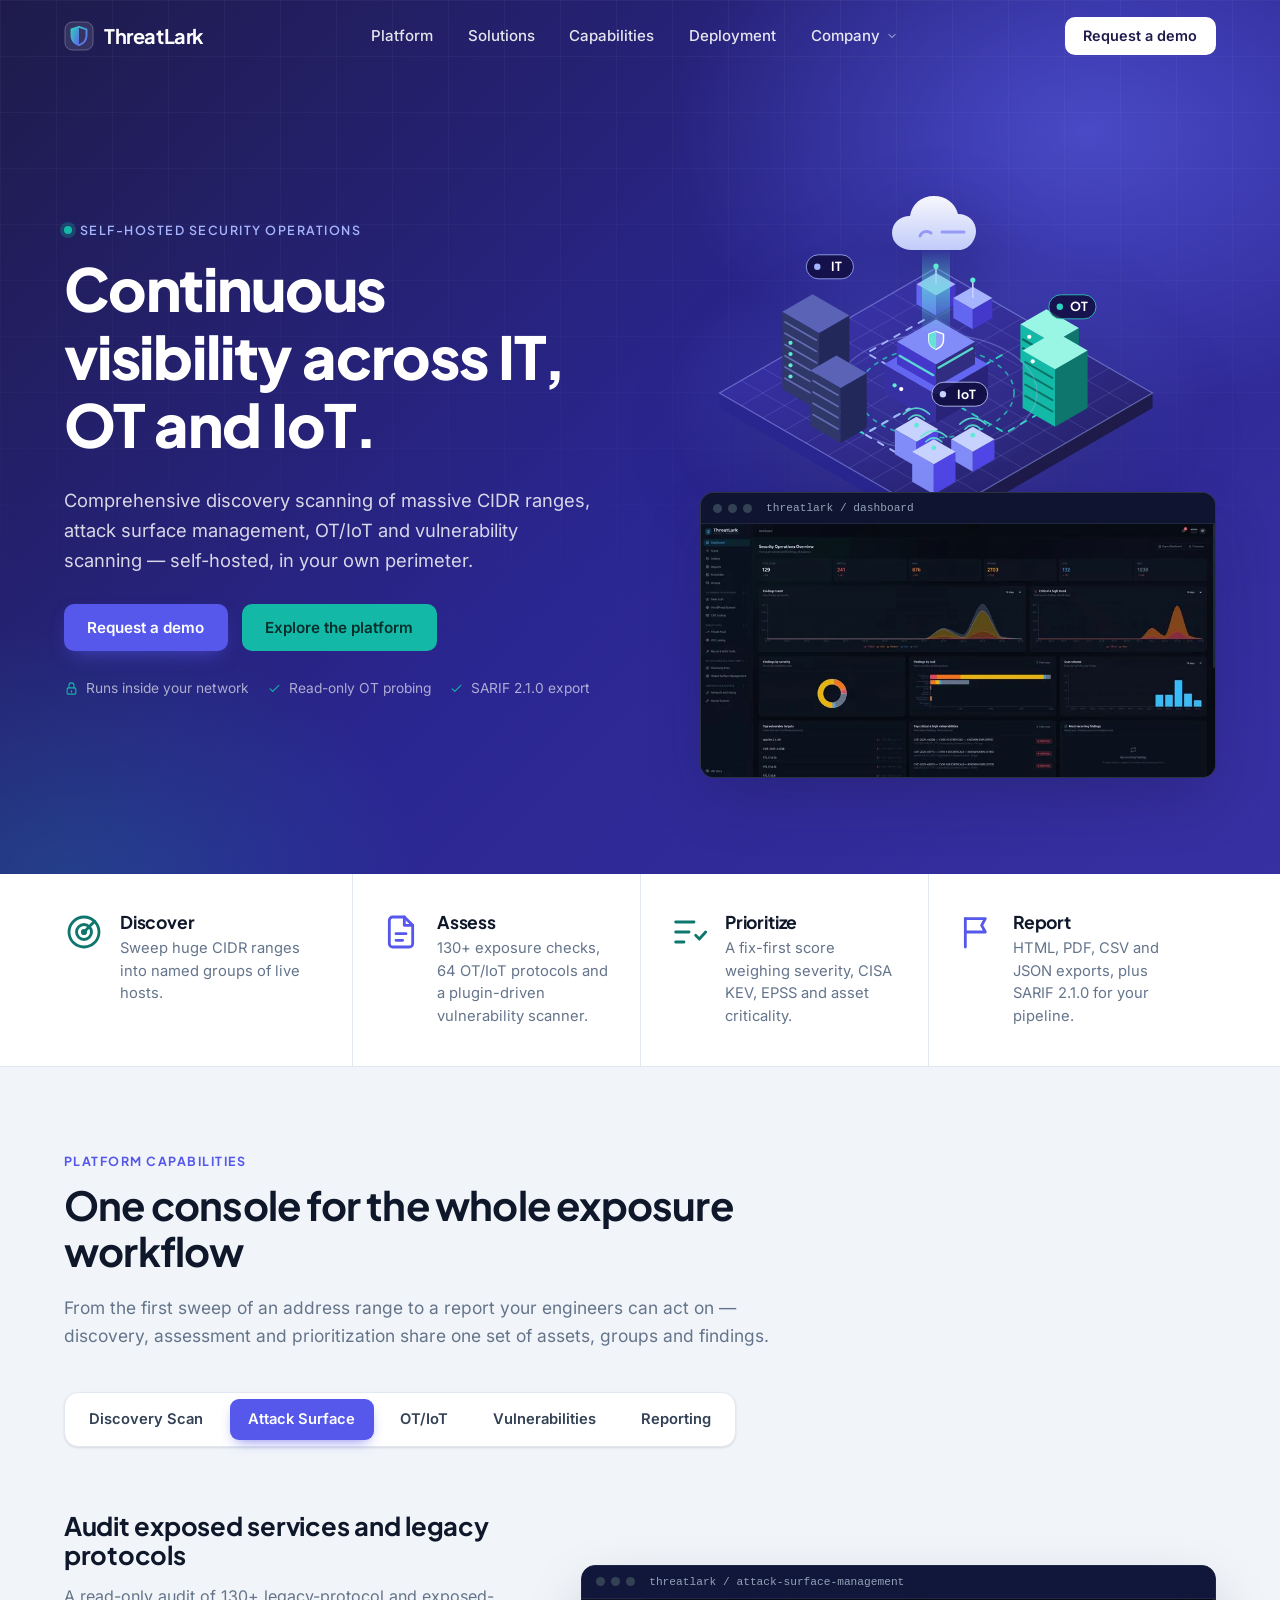
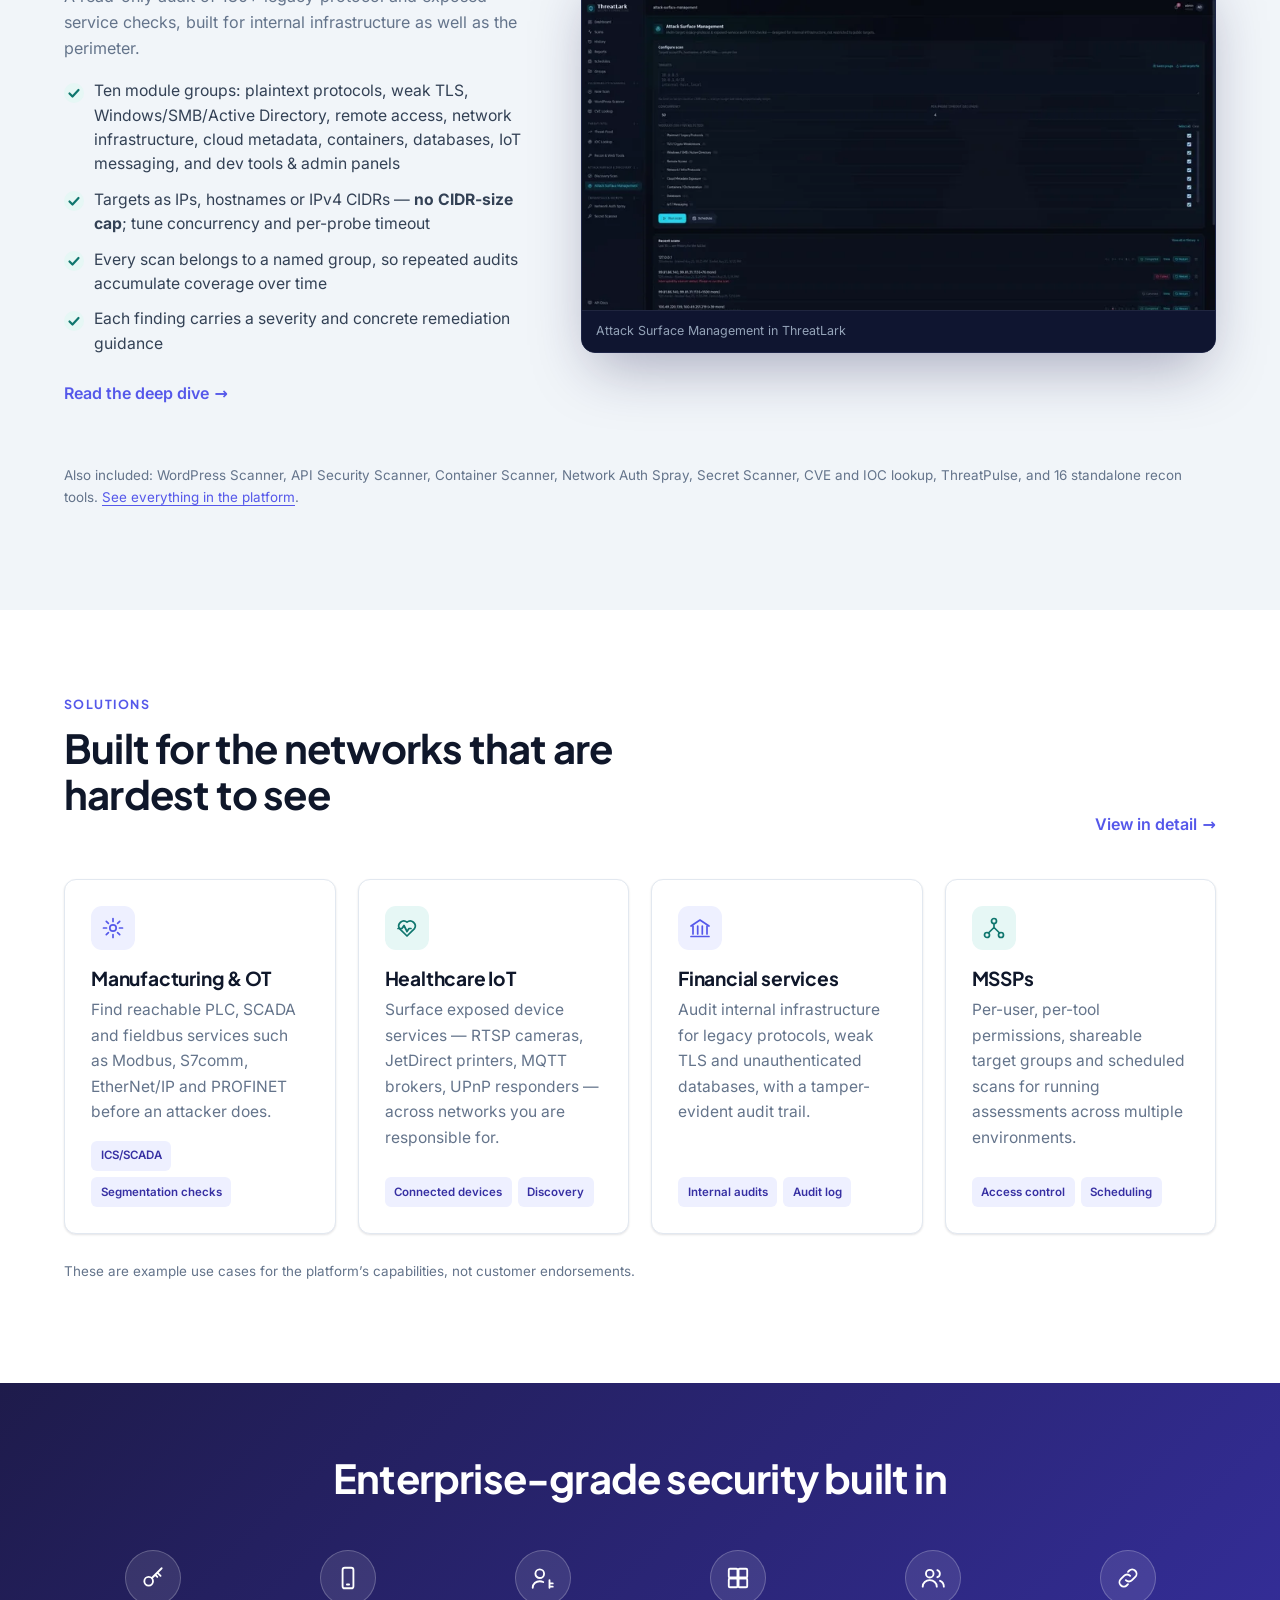
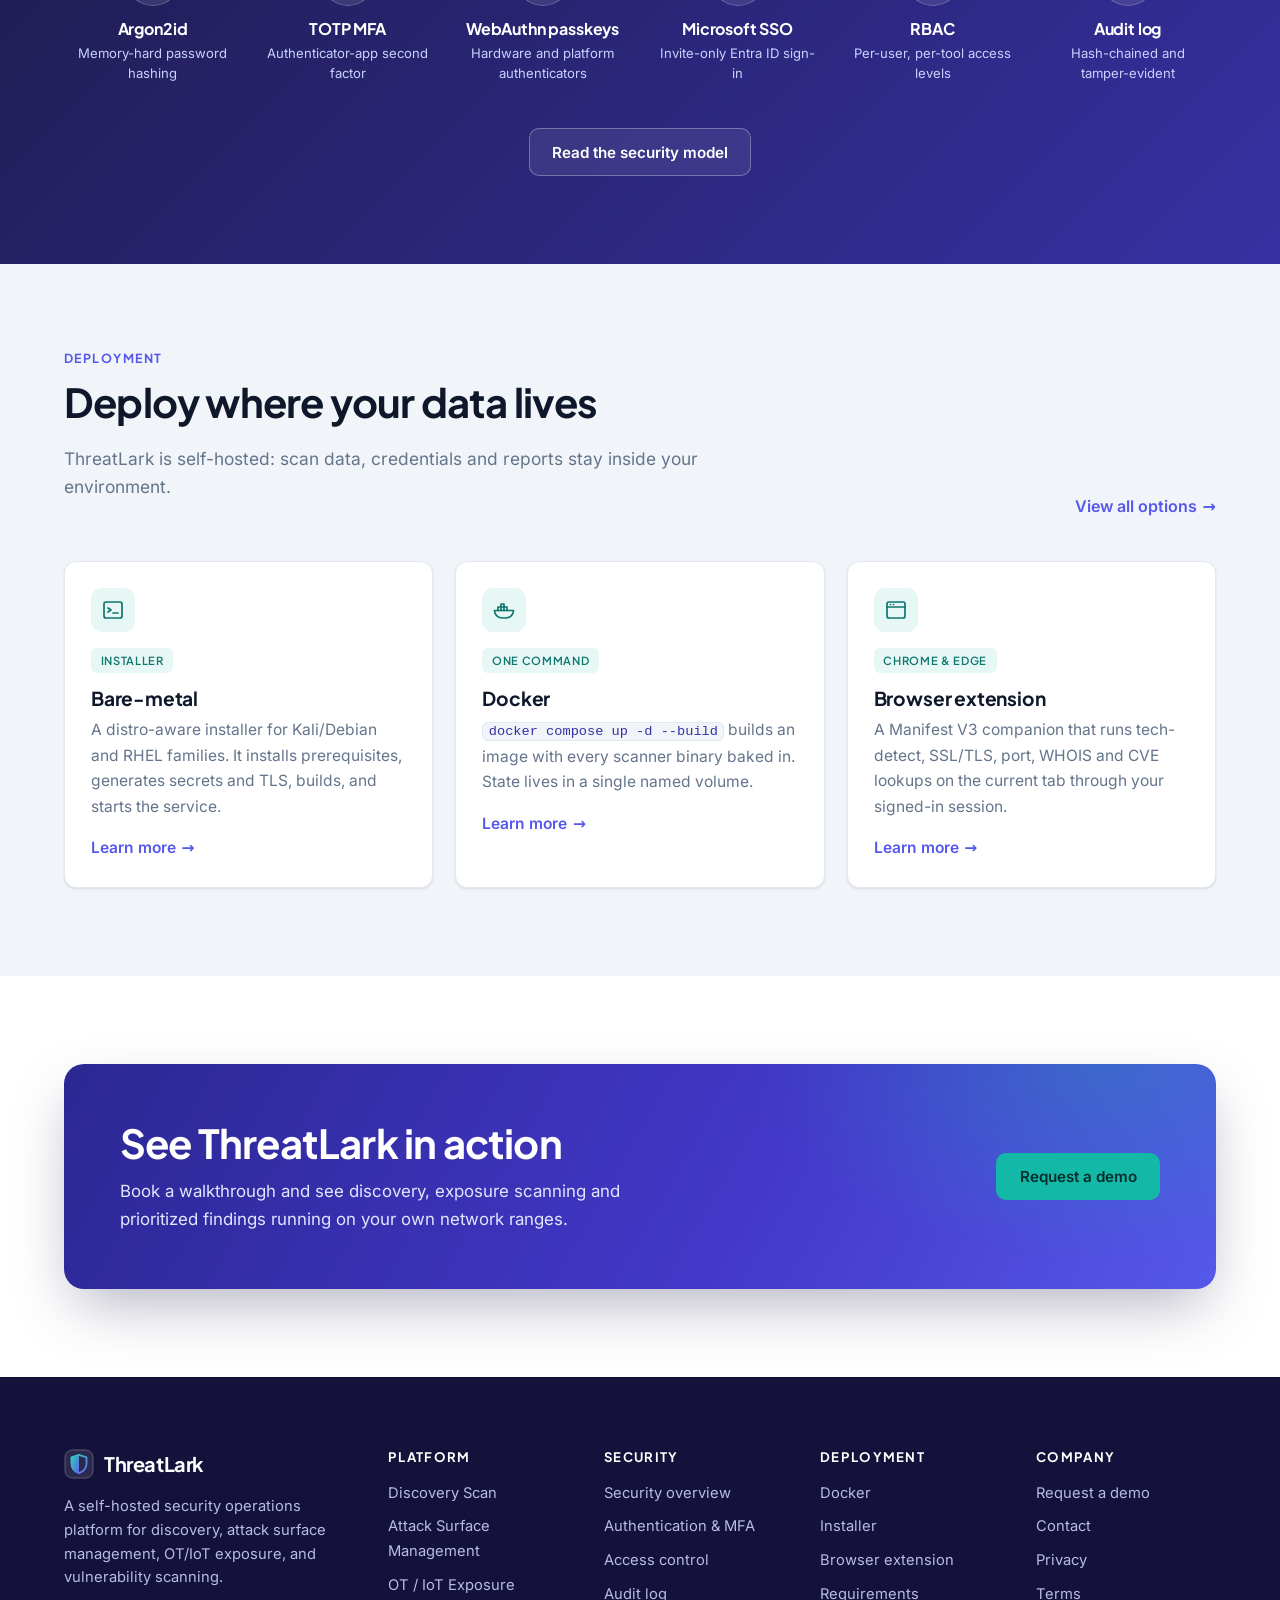
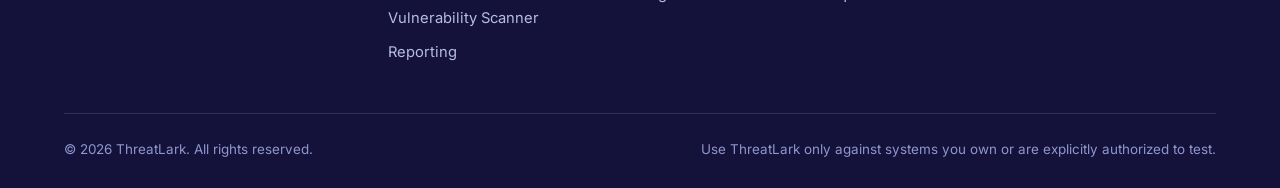
==== index.html @ eb797494 "Initial commit: ThreatLark single-product marketing site (static, GitHub Pages ready)" ====
<!doctype html>
<html lang="en" class="no-js">
<head>
<meta charset="utf-8">
<meta name="viewport" content="width=device-width,initial-scale=1">
<title>ThreatLark — Continuous visibility across IT, OT and IoT</title>
<meta name="description" content="ThreatLark is a self-hosted security operations platform: discovery scanning of huge CIDR ranges, attack surface management, OT/IoT exposure and vulnerability scanning.">
<meta name="theme-color" content="#1E1B4B">
<link rel="canonical" href="https://www.example.com/">
<link rel="icon" href="favicon.svg" type="image/svg+xml">
<link rel="icon" href="assets/img/favicon-32.png" sizes="32x32" type="image/png">
<link rel="apple-touch-icon" href="assets/img/apple-touch-icon.png">
<meta property="og:type" content="website">
<meta property="og:site_name" content="ThreatLark">
<meta property="og:title" content="ThreatLark — Continuous visibility across IT, OT and IoT">
<meta property="og:description" content="ThreatLark is a self-hosted security operations platform: discovery scanning of huge CIDR ranges, attack surface management, OT/IoT exposure and vulnerability scanning.">
<meta property="og:url" content="https://www.example.com/">
<meta property="og:image" content="https://www.example.com/assets/img/og-image.png">
<meta property="og:image:width" content="1200">
<meta property="og:image:height" content="630">
<meta name="twitter:card" content="summary_large_image">
<meta name="twitter:title" content="ThreatLark — Continuous visibility across IT, OT and IoT">
<meta name="twitter:description" content="ThreatLark is a self-hosted security operations platform: discovery scanning of huge CIDR ranges, attack surface management, OT/IoT exposure and vulnerability scanning.">
<meta name="twitter:image" content="https://www.example.com/assets/img/og-image.png">
<link rel="preload" href="assets/fonts/plus-jakarta-sans-latin-wght-normal.woff2" as="font" type="font/woff2" crossorigin>
<link rel="preload" href="assets/fonts/inter-latin-wght-normal.woff2" as="font" type="font/woff2" crossorigin>
<link rel="stylesheet" href="css/style.css">
<script>document.documentElement.className='js'</script>
</head>
<body>
<a class="skip" href="#main">Skip to content</a>
<header class="site-header">
  <div class="container nav">
    <a class="brand" href="index.html" aria-label="ThreatLark home"><svg width="30" height="30" viewBox="0 0 32 32" aria-hidden="true" focusable="false"><defs><linearGradient id="lg30" x1="0" y1="0" x2="1" y2="1"><stop offset="0" stop-color="#2DD4BF"/><stop offset="1" stop-color="#6366F1"/></linearGradient></defs><rect x="1" y="1" width="30" height="30" rx="8" fill="rgba(255,255,255,.1)" stroke="rgba(255,255,255,.28)"/><path d="M16 6.2 24 9v6.6c0 4.8-3.2 8.2-8 10.2-4.8-2-8-5.4-8-10.2V9z" fill="none" stroke="url(#lg30)" stroke-width="2" stroke-linejoin="round"/><path d="M16 6.2v19.6C11.2 23.8 8 20.4 8 15.6V9z" fill="url(#lg30)" opacity=".95"/></svg><span>ThreatLark</span></a>
    <nav aria-label="Primary">
      <ul class="nav-links" id="nav-links"><li><a href="platform.html">Platform</a></li><li><a href="index.html#solutions">Solutions</a></li><li><a href="index.html#capabilities">Capabilities</a></li><li><a href="deployment.html">Deployment</a></li><li class="has-menu"><button class="nav-trigger" type="button" aria-expanded="false" aria-haspopup="true" aria-controls="company-menu">Company <svg viewBox="0 0 24 24" fill="none" stroke="currentColor" stroke-width="1.7" stroke-linecap="round" stroke-linejoin="round" aria-hidden="true" focusable="false"><path d="m6 9 6 6 6-6"/></svg></button><ul class="submenu" id="company-menu"><li><a href="security.html">Security</a></li><li><a href="request-demo.html">Contact</a></li><li><a href="privacy.html">Privacy</a></li><li><a href="terms.html">Terms</a></li></ul></li><li class="mobile-cta"><a class="btn btn-white" href="request-demo.html">Request a demo</a></li></ul>
    </nav>
    <div class="nav-cta">
      <a class="btn btn-white btn-sm" href="request-demo.html">Request a demo</a>
      <button class="menu-toggle" type="button" aria-expanded="false" aria-controls="nav-links" aria-label="Open menu"><svg class="i-open" viewBox="0 0 24 24" fill="none" stroke="currentColor" stroke-width="1.7" stroke-linecap="round" stroke-linejoin="round" aria-hidden="true" focusable="false"><path d="M4 7h16M4 12h16M4 17h16"/></svg><svg class="i-close" viewBox="0 0 24 24" fill="none" stroke="currentColor" stroke-width="1.7" stroke-linecap="round" stroke-linejoin="round" aria-hidden="true" focusable="false"><path d="M6 6l12 12M18 6 6 18"/></svg></button>
    </div>
  </div>
</header>
<main id="main">
<section class="hero">
  <div class="container hero-grid">
    <div>
      <p class="eyebrow"><span class="dot"></span>Self-hosted security operations</p>
      <h1>Continuous visibility across IT, OT and IoT.</h1>
      <p class="lead">Comprehensive discovery scanning of massive CIDR ranges, attack surface management, OT/IoT and vulnerability scanning &mdash; self-hosted, in your own perimeter.</p>
      <div class="hero-actions"><a class="btn btn-primary" href="request-demo.html">Request a demo</a><a class="btn btn-teal" href="platform.html">Explore the platform</a></div>
      <p class="hero-note"><span><svg viewBox="0 0 24 24" fill="none" stroke="currentColor" stroke-width="1.7" stroke-linecap="round" stroke-linejoin="round" aria-hidden="true" focusable="false"><rect x="5" y="11" width="14" height="10" rx="2"/><path d="M8 11V7a4 4 0 0 1 8 0v4M12 15.5v2"/></svg>Runs inside your network</span><span><svg viewBox="0 0 24 24" fill="none" stroke="currentColor" stroke-width="1.7" stroke-linecap="round" stroke-linejoin="round" aria-hidden="true" focusable="false"><path d="m5 12.5 4.2 4.2L19 7"/></svg>Read-only OT probing</span><span><svg viewBox="0 0 24 24" fill="none" stroke="currentColor" stroke-width="1.7" stroke-linecap="round" stroke-linejoin="round" aria-hidden="true" focusable="false"><path d="m5 12.5 4.2 4.2L19 7"/></svg>SARIF 2.1.0 export</span></p>
    </div>
    <div class="hero-visual">
      <svg class="hero-iso" viewBox="0 0 560 400" role="img" aria-labelledby="iso-t iso-d"><title id="iso-t">Isometric illustration of an IT, OT and IoT network</title><desc id="iso-d">A central ThreatLark platform node connected to IT servers, OT controllers and IoT devices on a shared network, with a cloud above.</desc><defs>
<linearGradient id="plat" x1="0" y1="0" x2="1" y2="1"><stop offset="0" stop-color="#4338CA" stop-opacity=".55"/><stop offset="1" stop-color="#1E1B4B" stop-opacity=".85"/></linearGradient>
<linearGradient id="beam" x1="0" y1="0" x2="0" y2="1"><stop offset="0" stop-color="#5EEAD4" stop-opacity=".0"/><stop offset=".5" stop-color="#5EEAD4" stop-opacity=".55"/><stop offset="1" stop-color="#5EEAD4" stop-opacity=".05"/></linearGradient>
<linearGradient id="cloud" x1="0" y1="0" x2="0" y2="1"><stop offset="0" stop-color="#FFFFFF"/><stop offset="1" stop-color="#C7D2FE"/></linearGradient>
<radialGradient id="glow" cx=".5" cy=".5" r=".5"><stop offset="0" stop-color="#6366F1" stop-opacity=".55"/><stop offset="1" stop-color="#6366F1" stop-opacity="0"/></radialGradient>
</defs><ellipse cx="280" cy="253" rx="270" ry="160" fill="url(#glow)"/><polygon points="63.5,243.0 280.0,368.0 280.0,383.0 63.5,258.0" fill="#2A2690"/><polygon points="496.5,243.0 280.0,368.0 280.0,383.0 496.5,258.0" fill="#1E1B4B"/><polygon points="280.0,118.0 496.5,243.0 280.0,368.0 63.5,243.0" fill="url(#plat)" stroke="rgba(165,180,252,.45)" stroke-width="1.2"/><line x1="301.6" y1="130.5" x2="85.2" y2="255.5" stroke="rgba(165,180,252,.16)"/><line x1="258.4" y1="130.5" x2="474.9" y2="255.5" stroke="rgba(165,180,252,.16)"/><line x1="323.3" y1="143.0" x2="106.8" y2="268.0" stroke="rgba(165,180,252,.16)"/><line x1="236.7" y1="143.0" x2="453.2" y2="268.0" stroke="rgba(165,180,252,.16)"/><line x1="344.9" y1="155.5" x2="128.4" y2="280.5" stroke="rgba(165,180,252,.16)"/><line x1="215.1" y1="155.5" x2="431.6" y2="280.5" stroke="rgba(165,180,252,.16)"/><line x1="366.6" y1="168.0" x2="150.1" y2="293.0" stroke="rgba(165,180,252,.16)"/><line x1="193.4" y1="168.0" x2="409.9" y2="293.0" stroke="rgba(165,180,252,.16)"/><line x1="388.2" y1="180.5" x2="171.8" y2="305.5" stroke="rgba(165,180,252,.16)"/><line x1="171.8" y1="180.5" x2="388.2" y2="305.5" stroke="rgba(165,180,252,.16)"/><line x1="409.9" y1="193.0" x2="193.4" y2="318.0" stroke="rgba(165,180,252,.16)"/><line x1="150.1" y1="193.0" x2="366.6" y2="318.0" stroke="rgba(165,180,252,.16)"/><line x1="431.6" y1="205.5" x2="215.1" y2="330.5" stroke="rgba(165,180,252,.16)"/><line x1="128.4" y1="205.5" x2="344.9" y2="330.5" stroke="rgba(165,180,252,.16)"/><line x1="453.2" y1="218.0" x2="236.7" y2="343.0" stroke="rgba(165,180,252,.16)"/><line x1="106.8" y1="218.0" x2="323.3" y2="343.0" stroke="rgba(165,180,252,.16)"/><line x1="474.9" y1="230.5" x2="258.4" y2="355.5" stroke="rgba(165,180,252,.16)"/><line x1="85.2" y1="230.5" x2="301.6" y2="355.5" stroke="rgba(165,180,252,.16)"/><path d="M280.0,243.0 L208.6,284.2 L156.6,254.2" fill="none" stroke="#2DD4BF" stroke-width="2" stroke-linecap="round" stroke-linejoin="round" class="flow"/><path d="M280.0,243.0 L208.6,284.2 L273.5,321.8" fill="none" stroke="#A5B4FC" stroke-width="2" stroke-linecap="round" stroke-linejoin="round" class="flow"/><path d="M280.0,243.0 L349.3,283.0 L401.2,253.0" fill="none" stroke="#2DD4BF" stroke-width="2" stroke-linecap="round" stroke-linejoin="round" class="flow"/><path d="M280.0,243.0 L210.7,203.0 L271.3,168.0" fill="none" stroke="#A5B4FC" stroke-width="2" stroke-linecap="round" stroke-linejoin="round" class="flow"/><path d="M280.0,243.0 L349.3,203.0" fill="none" stroke="#2DD4BF" stroke-width="2" stroke-linecap="round" stroke-linejoin="round" class="flow"/><g ><polygon points="260.5,134.2 280.0,145.5 280.0,165.5 260.5,154.2" fill="#6366F1"/><polygon points="299.5,134.2 280.0,145.5 280.0,165.5 299.5,154.2" fill="#4338CA"/><polygon points="280.0,123.0 299.5,134.2 280.0,145.5 260.5,134.2" fill="#A5B4FC"/></g><line x1="280.0" y1="134.2" x2="280.0" y2="118.2" stroke="#C7D2FE" stroke-width="1.6"/><circle cx="280.0" cy="116.2" r="2.6" fill="#5EEAD4" class="pulse"/><g ><polygon points="297.3,148.0 316.8,159.2 316.8,179.2 297.3,168.0" fill="#6366F1"/><polygon points="336.3,148.0 316.8,159.2 316.8,179.2 336.3,168.0" fill="#4338CA"/><polygon points="316.8,136.8 336.3,148.0 316.8,159.2 297.3,148.0" fill="#A5B4FC"/></g><line x1="316.8" y1="148.0" x2="316.8" y2="132.0" stroke="#C7D2FE" stroke-width="1.6"/><circle cx="316.8" cy="130.0" r="2.6" fill="#5EEAD4" class="pulse"/><g ><polygon points="364.4,174.2 396.9,193.0 396.9,230.5 364.4,211.8" fill="#14B8A6"/><polygon points="422.9,178.0 396.9,193.0 396.9,230.5 422.9,215.5" fill="#0F766E"/><polygon points="390.4,159.2 422.9,178.0 396.9,193.0 364.4,174.2" fill="#99F6E4"/></g><line x1="367.0" y1="189.5" x2="394.3" y2="205.2" stroke="#042F2C" stroke-width="2.2" stroke-linecap="round" opacity="0.55"/><line x1="367.0" y1="198.2" x2="394.3" y2="214.0" stroke="#042F2C" stroke-width="2.2" stroke-linecap="round" opacity="0.55"/><circle cx="373.3" cy="186.8" r="2.1" fill="#fff" class="pulse"/><g ><polygon points="366.6,200.5 399.1,219.2 399.1,276.8 366.6,258.0" fill="#14B8A6"/><polygon points="431.6,200.5 399.1,219.2 399.1,276.8 431.6,258.0" fill="#0F766E"/><polygon points="399.1,181.8 431.6,200.5 399.1,219.2 366.6,200.5" fill="#99F6E4"/></g><line x1="369.2" y1="245.8" x2="396.5" y2="261.5" stroke="#042F2C" stroke-width="2" stroke-linecap="round" opacity="0.5"/><line x1="369.2" y1="234.5" x2="396.5" y2="250.2" stroke="#042F2C" stroke-width="2" stroke-linecap="round" opacity="0.5"/><line x1="369.2" y1="223.2" x2="396.5" y2="239.0" stroke="#042F2C" stroke-width="2" stroke-linecap="round" opacity="0.5"/><line x1="369.2" y1="212.0" x2="396.5" y2="227.8" stroke="#042F2C" stroke-width="2" stroke-linecap="round" opacity="0.5"/><circle cx="376.7" cy="211.3" r="2.1" fill="#fff" class="pulse"/><ellipse cx="280.0" cy="242.5" rx="78.1" ry="45.1" fill="none" stroke="#2DD4BF" stroke-width="1.6" opacity="0.75" stroke-dasharray="5 5"/><ellipse cx="280.0" cy="242.5" rx="101.0" ry="58.3" fill="none" stroke="#A5B4FC" stroke-width="1.2" opacity="0.35"/><g ><polygon points="228.0,214.2 280.0,244.2 280.0,273.0 228.0,243.0" fill="#3730A3"/><polygon points="332.0,214.2 280.0,244.2 280.0,273.0 332.0,243.0" fill="#29247A"/><polygon points="280.0,184.2 332.0,214.2 280.0,244.2 228.0,214.2" fill="#6366F1"/></g><g ><polygon points="241.0,191.8 280.0,214.2 280.0,236.8 241.0,214.2" fill="#4338CA"/><polygon points="319.0,191.8 280.0,214.2 280.0,236.8 319.0,214.2" fill="#312E81"/><polygon points="280.0,169.2 319.0,191.8 280.0,214.2 241.0,191.8" fill="#818CF8"/></g><line x1="243.6" y1="205.8" x2="277.4" y2="225.2" stroke="#5EEAD4" stroke-width="2.2" stroke-linecap="round" opacity="0.9"/><line x1="316.4" y1="198.2" x2="282.6" y2="217.8" stroke="#5EEAD4" stroke-width="2.2" stroke-linecap="round" opacity="0.9"/><circle cx="238.6" cy="235.3" r="2.1" fill="#5EEAD4" class="pulse"/><circle cx="245.2" cy="239.1" r="2.1" fill="#fff" class="pulse"/><g transform="translate(267.0,178.8) scale(.82)"><path d="M16 3.2 25 6.5v7.2c0 5.4-3.6 9.2-9 11.4-5.4-2.2-9-6-9-11.4V6.5z" fill="#fff" fill-opacity=".14" stroke="#fff" stroke-width="1.8" stroke-linejoin="round"/><path d="M16 3.2v21.9c-5.4-2.2-9-6-9-11.4V6.5z" fill="#5EEAD4" opacity=".9"/></g><rect x="266.0" y="98.0" width="28" height="83.8" fill="url(#beam)" class="pulse" style="animation-duration:4s"/><g transform="translate(230.0,44.0)"><path d="M26 56c-11 0-20-7-20-17s8-17 18-17c2-12 11-20 24-20 12 0 21 7 24 18 10 0 18 7 18 17 0 9-7 19-17 19z" fill="url(#cloud)" opacity=".96"/><path d="M40 40h40M52 31l-8 9 8 9M68 31l8 9-8 9" fill="none" stroke="#4338CA" stroke-width="2.6" stroke-linecap="round" stroke-linejoin="round" opacity=".0"/><path d="M34 42a7 7 0 0 1 11-3M56 38h22" fill="none" stroke="#6366F1" stroke-width="3" stroke-linecap="round" opacity=".55"/></g><g ><polygon points="126.3,161.8 163.1,183.0 163.1,260.5 126.3,239.2" fill="#303769"/><polygon points="193.4,165.5 163.1,183.0 163.1,260.5 193.4,243.0" fill="#222859"/><polygon points="156.6,144.2 193.4,165.5 163.1,183.0 126.3,161.8" fill="#5B63B7"/></g><line x1="128.9" y1="228.2" x2="160.5" y2="246.5" stroke="#8E98F0" stroke-width="1.6" stroke-linecap="round" opacity="0.55"/><line x1="128.9" y1="217.0" x2="160.5" y2="235.2" stroke="#8E98F0" stroke-width="1.6" stroke-linecap="round" opacity="0.55"/><line x1="128.9" y1="205.8" x2="160.5" y2="224.0" stroke="#8E98F0" stroke-width="1.6" stroke-linecap="round" opacity="0.55"/><line x1="128.9" y1="194.5" x2="160.5" y2="212.8" stroke="#8E98F0" stroke-width="1.6" stroke-linecap="round" opacity="0.55"/><line x1="128.9" y1="183.2" x2="160.5" y2="201.5" stroke="#8E98F0" stroke-width="1.6" stroke-linecap="round" opacity="0.55"/><line x1="128.9" y1="172.0" x2="160.5" y2="190.2" stroke="#8E98F0" stroke-width="1.6" stroke-linecap="round" opacity="0.55"/><circle cx="134.5" cy="226.5" r="2.1" fill="#5EEAD4" class="pulse"/><circle cx="134.5" cy="215.3" r="2.1" fill="#5EEAD4" class="pulse"/><circle cx="134.5" cy="204.0" r="2.1" fill="#5EEAD4" class="pulse"/><circle cx="134.5" cy="192.8" r="2.1" fill="#5EEAD4" class="pulse"/><g ><polygon points="154.4,220.5 184.7,238.0 184.7,293.0 154.4,275.5" fill="#303769"/><polygon points="210.7,223.0 184.7,238.0 184.7,293.0 210.7,278.0" fill="#222859"/><polygon points="180.4,205.5 210.7,223.0 184.7,238.0 154.4,220.5" fill="#5B63B7"/></g><line x1="157.0" y1="264.5" x2="182.1" y2="279.0" stroke="#8E98F0" stroke-width="1.6" stroke-linecap="round" opacity="0.55"/><line x1="157.0" y1="253.2" x2="182.1" y2="267.8" stroke="#8E98F0" stroke-width="1.6" stroke-linecap="round" opacity="0.55"/><line x1="157.0" y1="242.0" x2="182.1" y2="256.5" stroke="#8E98F0" stroke-width="1.6" stroke-linecap="round" opacity="0.55"/><line x1="157.0" y1="230.8" x2="182.1" y2="245.2" stroke="#8E98F0" stroke-width="1.6" stroke-linecap="round" opacity="0.55"/><g ><polygon points="238.9,279.2 260.5,291.8 260.5,316.8 238.9,304.2" fill="#818CF8"/><polygon points="282.2,279.2 260.5,291.8 260.5,316.8 282.2,304.2" fill="#4F46E5"/><polygon points="260.5,266.8 282.2,279.2 260.5,291.8 238.9,279.2" fill="#C7D2FE"/></g><path d="M252.5,269.2 q8,-8 16,0 M247.5,264.2 q13,-12 26,0" fill="none" stroke="#5EEAD4" stroke-width="1.6" stroke-linecap="round" opacity=".85" class="pulse"/><circle cx="260.5" cy="275.2" r="2.4" fill="#5EEAD4"/><g ><polygon points="295.2,289.2 316.8,301.8 316.8,321.8 295.2,309.2" fill="#818CF8"/><polygon points="338.5,289.2 316.8,301.8 316.8,321.8 338.5,309.2" fill="#4F46E5"/><polygon points="316.8,276.8 338.5,289.2 316.8,301.8 295.2,289.2" fill="#C7D2FE"/></g><path d="M308.8,279.2 q8,-8 16,0 M303.8,274.2 q13,-12 26,0" fill="none" stroke="#5EEAD4" stroke-width="1.6" stroke-linecap="round" opacity=".85" class="pulse"/><circle cx="316.8" cy="285.2" r="2.4" fill="#5EEAD4"/><g ><polygon points="256.2,301.8 277.8,314.2 277.8,344.2 256.2,331.8" fill="#818CF8"/><polygon points="299.5,301.8 277.8,314.2 277.8,344.2 299.5,331.8" fill="#4F46E5"/><polygon points="277.8,289.2 299.5,301.8 277.8,314.2 256.2,301.8" fill="#C7D2FE"/></g><path d="M269.8,291.8 q8,-8 16,0 M264.8,286.8 q13,-12 26,0" fill="none" stroke="#5EEAD4" stroke-width="1.6" stroke-linecap="round" opacity=".85" class="pulse"/><circle cx="277.8" cy="297.8" r="2.4" fill="#5EEAD4"/><g transform="translate(173.9,116.8)"><rect x="-23.6" y="-12" width="47.2" height="24" rx="12" fill="rgba(15,12,60,.82)" stroke="#A5B4FC" stroke-opacity=".8"/><circle cx="-12.6" cy="0" r="3.2" fill="#A5B4FC"/><text x="7.0" y="4.5" text-anchor="middle" font-family="Plus Jakarta Sans,Inter,sans-serif" font-size="12.5" font-weight="700" fill="#fff" letter-spacing=".04em">IT</text></g><g transform="translate(416.4,156.8)"><rect x="-23.6" y="-12" width="47.2" height="24" rx="12" fill="rgba(15,12,60,.82)" stroke="#2DD4BF" stroke-opacity=".8"/><circle cx="-12.6" cy="0" r="3.2" fill="#2DD4BF"/><text x="7.0" y="4.5" text-anchor="middle" font-family="Plus Jakarta Sans,Inter,sans-serif" font-size="12.5" font-weight="700" fill="#fff" letter-spacing=".04em">OT</text></g><g transform="translate(303.8,244.2)"><rect x="-27.9" y="-12" width="55.8" height="24" rx="12" fill="rgba(15,12,60,.82)" stroke="#C7D2FE" stroke-opacity=".8"/><circle cx="-16.9" cy="0" r="3.2" fill="#C7D2FE"/><text x="7.0" y="4.5" text-anchor="middle" font-family="Plus Jakarta Sans,Inter,sans-serif" font-size="12.5" font-weight="700" fill="#fff" letter-spacing=".04em">IoT</text></g></svg>
      <figure class="float-card"><div class="chrome"><i></i><i></i><i></i><span>threatlark / dashboard</span></div>
      <picture><source type="image/webp" srcset="assets/img/dashboard-800.webp 800w, assets/img/dashboard.webp 1568w" sizes="(min-width:1080px) 520px, 92vw"><img src="assets/img/dashboard.webp" width="1568" height="773" alt="ThreatLark Security Operations Overview dashboard with findings trend, severity breakdown and top vulnerable targets" fetchpriority="high"></picture></figure>
    </div>
  </div>
</section>
<section class="value-row" aria-label="How ThreatLark works"><div class="container value-grid"><div class="value-item"><svg class="ico" viewBox="0 0 24 24" fill="none" stroke="currentColor" stroke-width="1.7" stroke-linecap="round" stroke-linejoin="round" aria-hidden="true" focusable="false"><circle cx="12" cy="12" r="9"/><circle cx="12" cy="12" r="4.5"/><path d="M12 12 18.4 5.6"/><circle cx="12" cy="12" r="1" fill="currentColor"/></svg><div><h3>Discover</h3><p>Sweep huge CIDR ranges into named groups of live hosts.</p></div></div><div class="value-item"><svg class="ico" viewBox="0 0 24 24" fill="none" stroke="currentColor" stroke-width="1.7" stroke-linecap="round" stroke-linejoin="round" aria-hidden="true" focusable="false"><path d="M14 3H7a2 2 0 0 0-2 2v14a2 2 0 0 0 2 2h10a2 2 0 0 0 2-2V8z"/><path d="M14 3v5h5M9 13h6M9 17h4"/></svg><div><h3>Assess</h3><p>130+ exposure checks, 64 OT/IoT protocols and a plugin-driven vulnerability scanner.</p></div></div><div class="value-item"><svg class="ico" viewBox="0 0 24 24" fill="none" stroke="currentColor" stroke-width="1.7" stroke-linecap="round" stroke-linejoin="round" aria-hidden="true" focusable="false"><path d="M4 6h11M4 12h8M4 18h5"/><path d="m16 14 2.2 2.2L22 12"/></svg><div><h3>Prioritize</h3><p>A fix-first score weighing severity, CISA KEV, EPSS and asset criticality.</p></div></div><div class="value-item"><svg class="ico" viewBox="0 0 24 24" fill="none" stroke="currentColor" stroke-width="1.7" stroke-linecap="round" stroke-linejoin="round" aria-hidden="true" focusable="false"><path d="M5 21V4"/><path d="M5 4h12l-2.2 4L17 12H5"/></svg><div><h3>Report</h3><p>HTML, PDF, CSV and JSON exports, plus SARIF 2.1.0 for your pipeline.</p></div></div></div></section>
<section class="section section-slate" id="capabilities">
  <div class="container">
    <div class="section-head"><span class="kicker">Platform capabilities</span><h2>One console for the whole exposure workflow</h2><p>From the first sweep of an address range to a report your engineers can act on &mdash; discovery, assessment and prioritization share one set of assets, groups and findings.</p></div>
    <div data-tabs>
      <div class="tabs-list" role="tablist" aria-label="Platform capabilities"><button class="tab" role="tab" id="tab-discovery" aria-controls="panel-discovery" aria-selected="false" tabindex="-1" type="button">Discovery Scan</button><button class="tab" role="tab" id="tab-asm" aria-controls="panel-asm" aria-selected="true" tabindex="0" type="button">Attack Surface</button><button class="tab" role="tab" id="tab-ot" aria-controls="panel-ot" aria-selected="false" tabindex="-1" type="button">OT/IoT</button><button class="tab" role="tab" id="tab-vuln" aria-controls="panel-vuln" aria-selected="false" tabindex="-1" type="button">Vulnerabilities</button><button class="tab" role="tab" id="tab-reporting" aria-controls="panel-reporting" aria-selected="false" tabindex="-1" type="button">Reporting</button></div>
      <div class="tab-panel" role="tabpanel" id="panel-discovery" aria-labelledby="tab-discovery" tabindex="0" hidden>
  <div><h3>Know what is on the network, at any scale</h3><p>Fast live-host sweeps built on nmap host discovery, designed for large internal address space.</p><ul class="checks"><li>Sweep CIDR ranges, IP ranges, lists and hostnames in nmap target syntax &mdash; with <strong>no cap on range size</strong></li><li>New live hosts are <strong>appended to a named target group</strong>; nothing is removed, so repeated sweeps build lasting coverage</li><li>Tunable packet rate, timing template, retries and per-host timeout, with live progress</li><li>Passive OS and device hints from reply TTL and MAC vendor, plus reverse-DNS names</li><li>A guard flags sweeps where an implausible share of a range answers (proxy-ARP or RST-everything devices)</li></ul><a class="link-arrow" href="platform.html#discovery">Read the deep dive</a></div>
  <div><figure class="diagram"><svg viewBox="0 0 640 330" role="img" aria-labelledby="dd-t dd-d" font-family="Inter,system-ui,sans-serif"><title id="dd-t">Discovery Scan flow</title><desc id="dd-d">Target ranges are swept with nmap host discovery, and live hosts are appended to a named target group.</desc>
<defs><marker id="arr" viewBox="0 0 10 10" refX="8" refY="5" markerWidth="7" markerHeight="7" orient="auto"><path d="M0 0 10 5 0 10z" fill="#5EEAD4"/></marker></defs>
<g>
<text x="20" y="28" fill="#A5B4FC" font-size="11" font-weight="700" letter-spacing="1.4">TARGET RANGES</text>
<rect x="20" y="40" width="170" height="244" rx="12" fill="rgba(255,255,255,.07)" stroke="rgba(255,255,255,.18)"/>
<g font-family="ui-monospace,Menlo,Consolas,monospace" font-size="13" fill="#E0E7FF">
<rect x="34" y="56" width="142" height="34" rx="8" fill="rgba(255,255,255,.08)"/><text x="46" y="78">10.0.0.0/11</text>
<rect x="34" y="100" width="142" height="34" rx="8" fill="rgba(255,255,255,.08)"/><text x="46" y="122">192.168.1.0/24</text>
<rect x="34" y="144" width="142" height="34" rx="8" fill="rgba(255,255,255,.08)"/><text x="46" y="166">172.30.1.1-50</text>
<rect x="34" y="188" width="142" height="34" rx="8" fill="rgba(255,255,255,.08)"/><text x="46" y="210">plc-01.plant.lan</text>
</g>
<text x="105" y="254" text-anchor="middle" fill="#A5B4FC" font-size="11">CIDR, ranges, lists, hostnames</text>
<text x="105" y="271" text-anchor="middle" fill="#A5B4FC" font-size="11">no range-size cap</text>
</g>
<g>
<path d="M190 162H236" stroke="#5EEAD4" stroke-width="2" fill="none" marker-end="url(#arr)" class="flow"/>
<text x="320" y="28" text-anchor="middle" fill="#A5B4FC" font-size="11" font-weight="700" letter-spacing="1.4">HOST DISCOVERY</text>
<rect x="240" y="40" width="160" height="244" rx="12" fill="rgba(99,102,241,.28)" stroke="#818CF8"/>
<circle cx="320" cy="130" r="52" fill="none" stroke="#5EEAD4" stroke-opacity=".35"/>
<circle cx="320" cy="130" r="34" fill="none" stroke="#5EEAD4" stroke-opacity=".55"/>
<circle cx="320" cy="130" r="16" fill="none" stroke="#5EEAD4"/>
<path d="M320 130 360 96" stroke="#5EEAD4" stroke-width="2"/>
<circle cx="320" cy="130" r="3.5" fill="#5EEAD4"/>
<circle cx="292" cy="108" r="4" fill="#fff" class="pulse"/><circle cx="346" cy="150" r="4" fill="#fff" class="pulse" style="animation-delay:.8s"/><circle cx="300" cy="162" r="4" fill="#fff" class="pulse" style="animation-delay:1.5s"/>
<text x="320" y="214" text-anchor="middle" fill="#fff" font-size="14" font-weight="700" font-family="ui-monospace,Menlo,Consolas,monospace">nmap -sn</text>
<text x="320" y="236" text-anchor="middle" fill="#C7D2FE" font-size="11">ICMP &#183; TCP SYN/ACK &#183; ARP</text>
<text x="320" y="254" text-anchor="middle" fill="#C7D2FE" font-size="11">tunable rate, timing, retries</text>
</g>
<g>
<path d="M400 162H446" stroke="#5EEAD4" stroke-width="2" fill="none" marker-end="url(#arr)" class="flow"/>
<text x="460" y="28" fill="#A5B4FC" font-size="11" font-weight="700" letter-spacing="1.4">NAMED TARGET GROUP</text>
<rect x="450" y="40" width="170" height="244" rx="12" fill="rgba(255,255,255,.07)" stroke="rgba(255,255,255,.18)"/>
<g font-family="ui-monospace,Menlo,Consolas,monospace" font-size="12" fill="#E0E7FF">
<g transform="translate(464,58)"><circle cx="5" cy="9" r="4" fill="#5EEAD4"/><text x="18" y="13">10.0.4.12</text><text x="104" y="13" fill="#A5B4FC" font-size="10">Linux/Unix</text></g>
<g transform="translate(464,90)"><circle cx="5" cy="9" r="4" fill="#5EEAD4"/><text x="18" y="13">10.0.4.31</text><text x="104" y="13" fill="#A5B4FC" font-size="10">Windows</text></g>
<g transform="translate(464,122)"><circle cx="5" cy="9" r="4" fill="#5EEAD4"/><text x="18" y="13">10.0.9.200</text><text x="104" y="13" fill="#A5B4FC" font-size="10">Network</text></g>
<g transform="translate(464,154)"><circle cx="5" cy="9" r="4" fill="#5EEAD4"/><text x="18" y="13">172.30.1.8</text><text x="104" y="13" fill="#A5B4FC" font-size="10">Linux/Unix</text></g>
<g transform="translate(464,186)" opacity=".55"><circle cx="5" cy="9" r="4" fill="#A5B4FC"/><text x="18" y="13">+ new hosts&#8230;</text></g>
</g>
<text x="535" y="254" text-anchor="middle" fill="#A5B4FC" font-size="11">hosts are appended,</text>
<text x="535" y="271" text-anchor="middle" fill="#A5B4FC" font-size="11">never removed</text>
</g></svg>
<figcaption class="cap">Illustration of the Discovery Scan workflow. Addresses are examples.</figcaption></figure></div></div><div class="tab-panel" role="tabpanel" id="panel-asm" aria-labelledby="tab-asm" tabindex="0">
  <div><h3>Audit exposed services and legacy protocols</h3><p>A read-only audit of 130+ legacy-protocol and exposed-service checks, built for internal infrastructure as well as the perimeter.</p><ul class="checks"><li>Ten module groups: plaintext protocols, weak TLS, Windows/SMB/Active Directory, remote access, network infrastructure, cloud metadata, containers, databases, IoT messaging, and dev tools &amp; admin panels</li><li>Targets as IPs, hostnames or IPv4 CIDRs &mdash; <strong>no CIDR-size cap</strong>; tune concurrency and per-probe timeout</li><li>Every scan belongs to a named group, so repeated audits accumulate coverage over time</li><li>Each finding carries a severity and concrete remediation guidance</li></ul><a class="link-arrow" href="platform.html#asm">Read the deep dive</a></div>
  <div><figure class="shot"><div class="chrome"><i></i><i></i><i></i><span>threatlark / attack-surface-management</span></div>
<picture><source type="image/webp" srcset="assets/img/attack-surface-800.webp 800w, assets/img/attack-surface.webp 1568w" sizes="(min-width:1080px) 600px, 92vw"><img src="assets/img/attack-surface.webp" width="1568" height="773" alt="ThreatLark Attack Surface Management page showing scan configuration, module groups and recent scans" loading="lazy" decoding="async"></picture>
<figcaption>Attack Surface Management in ThreatLark</figcaption></figure></div></div><div class="tab-panel" role="tabpanel" id="panel-ot" aria-labelledby="tab-ot" tabindex="0" hidden>
  <div><h3>Find exposed industrial and IoT services safely</h3><p>A dedicated OT/IoT Exposure scanner covering 64 industrial, building-automation, energy and IoT protocols.</p><ul class="checks"><li>Protocols include Modbus/TCP, Siemens S7comm, DNP3, EtherNet/IP, IEC 60870-5-104, OPC UA, BACnet/IP, PROFINET, MQTT and more</li><li>Every hit is confirmed with a <strong>single safe, read-only protocol handshake</strong> &mdash; never a write, start, stop, program or login</li><li>Only stock, non-intrusive nmap scripts are used; an optional UDP pass and per-host timeout keep sweeps in check</li><li>Severity reflects impact of exposure, with remediation focused on segmentation and access restriction</li></ul><a class="link-arrow" href="platform.html#ot">Read the deep dive</a></div>
  <div><figure class="diagram"><div class="ot-groups"><div class="ot-group"><h4><span>Internet-exposed ICS</span><b>18</b></h4><ul class="chips"><li class="chip crit">Siemens S7comm</li><li class="chip crit">Modbus/TCP</li><li class="chip crit">DNP3</li><li class="chip crit">EtherNet/IP</li><li class="chip crit">IEC 60870-5-104</li><li class="chip crit">Omron FINS</li><li class="chip high">OPC UA</li><li class="chip high">BACnet/IP</li></ul></div><div class="ot-group"><h4><span>Core ICS / SCADA</span><b>9</b></h4><ul class="chips"><li class="chip crit">PROFINET</li><li class="chip high">EtherCAT</li><li class="chip high">Fanuc FOCAS</li><li class="chip high">SECS/GEM</li><li class="chip med">MTConnect</li></ul></div><div class="ot-group"><h4><span>PLC / vendor engineering</span><b>5</b></h4><ul class="chips"><li class="chip crit">Beckhoff ADS</li><li class="chip high">Metasys N1</li><li class="chip high">HMS HICP</li></ul></div><div class="ot-group"><h4><span>Building automation</span><b>5</b></h4><ul class="chips"><li class="chip high">KNXnet/IP</li><li class="chip high">LonWorks</li><li class="chip high">Crestron</li><li class="chip med">Art-Net</li></ul></div><div class="ot-group"><h4><span>Energy / metering / traffic</span><b>5</b></h4><ul class="chips"><li class="chip high">DLMS/COSEM</li><li class="chip high">IEEE C37.118</li><li class="chip crit">BSAP</li><li class="chip high">SNMP / NTCIP</li></ul></div><div class="ot-group"><h4><span>IoT / IIoT</span><b>16</b></h4><ul class="chips"><li class="chip high">MQTT</li><li class="chip high">AMQP</li><li class="chip high">CoAP</li><li class="chip high">RTSP</li><li class="chip crit">DoIP</li><li class="chip med">SSDP / UPnP</li><li class="chip med">mDNS</li></ul></div><div class="ot-group"><h4><span>Cameras / SCADA apps</span><b>6</b></h4><ul class="chips"><li class="chip high">Hikvision</li><li class="chip high">Dahua</li><li class="chip high">Ignition</li><li class="chip high">Kepware</li><li class="chip high">WinRM</li></ul></div><div class="ot-group" style="display:flex;flex-direction:column;justify-content:center"><div style="font:800 2.2rem/1 var(--font-head);color:#fff">64</div><div style="font-size:.8rem;color:#C7D2FE;margin-top:6px;line-height:1.4">protocol checks, each confirmed by a safe, read-only handshake</div></div></div><div class="legend"><span><i style="background:#E5484D"></i>Critical (20)</span><span><i style="background:#F59E0B"></i>High (36)</span><span><i style="background:#38BDF8"></i>Medium (8)</span></div><figcaption class="cap">64 protocols across seven groups, with a representative selection shown. Severity reflects the impact of exposure.</figcaption></figure></div></div><div class="tab-panel" role="tabpanel" id="panel-vuln" aria-labelledby="tab-vuln" tabindex="0" hidden>
  <div><h3>Layered vulnerability scanning with a plugin chain</h3><p>The New Scan engine combines core web checks with an optional chain of 20+ best-in-class open-source scanners.</p><ul class="checks"><li>Core web checks: headers, TLS, technology detection, CORS, HTTP methods, open redirect and XSS</li><li>Optional plugin chain including <strong>nuclei, httpx, subfinder, naabu, dalfox, sqlmap, retire.js</strong> and an OpenAPI spec audit</li><li>Normal, Deep and Comprehensive presets &mdash; or choose exactly which checks run</li><li>Findings from several tools for the same issue are merged into one corroborated entry</li></ul><a class="link-arrow" href="platform.html#vulnerability">Read the deep dive</a></div>
  <div><figure class="shot"><div class="chrome"><i></i><i></i><i></i><span>threatlark / history / scan</span></div>
<picture><source type="image/webp" srcset="assets/img/findings-800.webp 800w, assets/img/findings.webp 1568w" sizes="(min-width:1080px) 600px, 92vw"><img src="assets/img/findings.webp" width="1568" height="773" alt="ThreatLark scan results listing findings by severity with remediation guidance" loading="lazy" decoding="async"></picture>
<figcaption>Scan results with severity tabs and remediation</figcaption></figure></div></div><div class="tab-panel" role="tabpanel" id="panel-reporting" aria-labelledby="tab-reporting" tabindex="0" hidden>
  <div><h3>From findings to fix-first decisions and shareable reports</h3><p>De-duplicated findings, a documented priority score and exports that fit the way your team already works.</p><ul class="checks"><li>Priority score blends severity with CISA KEV, EPSS, public-exploit signals and asset criticality</li><li>Per-scan reports in <strong>HTML, PDF, CSV and JSON</strong>, plus an executive-summary PDF</li><li><strong>SARIF 2.1.0</strong> export for GitHub code scanning, DefectDojo and CI pipelines</li><li>SLA tracking, program metrics and a customizable dashboard</li></ul><a class="link-arrow" href="platform.html#reporting">Read the deep dive</a></div>
  <div><figure class="diagram"><p style="margin:0 0 14px;font:700 .78rem var(--font-head);letter-spacing:.12em;text-transform:uppercase;color:#A5B4FC">Fix-first priority score (0&ndash;100)</p><div style="margin:0 0 12px"><div style="display:flex;justify-content:space-between;font-size:.82rem;color:#E0E7FF;margin-bottom:5px"><span>Severity base</span><b style="font-family:var(--mono);color:#5EEAD4;font-size:.78rem">up to +40</b></div><div style="height:8px;border-radius:99px;background:rgba(255,255,255,.12)"><div style="height:8px;border-radius:99px;width:100%;background:#6366F1"></div></div></div><div style="margin:0 0 12px"><div style="display:flex;justify-content:space-between;font-size:.82rem;color:#E0E7FF;margin-bottom:5px"><span>CISA KEV (exploited)</span><b style="font-family:var(--mono);color:#5EEAD4;font-size:.78rem">+30</b></div><div style="height:8px;border-radius:99px;background:rgba(255,255,255,.12)"><div style="height:8px;border-radius:99px;width:75%;background:#E5484D"></div></div></div><div style="margin:0 0 12px"><div style="display:flex;justify-content:space-between;font-size:.82rem;color:#E0E7FF;margin-bottom:5px"><span>EPSS probability</span><b style="font-family:var(--mono);color:#5EEAD4;font-size:.78rem">up to +15</b></div><div style="height:8px;border-radius:99px;background:rgba(255,255,255,.12)"><div style="height:8px;border-radius:99px;width:38%;background:#F59E0B"></div></div></div><div style="margin:0 0 12px"><div style="display:flex;justify-content:space-between;font-size:.82rem;color:#E0E7FF;margin-bottom:5px"><span>Public exploit exists</span><b style="font-family:var(--mono);color:#5EEAD4;font-size:.78rem">+10</b></div><div style="height:8px;border-radius:99px;background:rgba(255,255,255,.12)"><div style="height:8px;border-radius:99px;width:25%;background:#14B8A6"></div></div></div><div style="margin:0 0 12px"><div style="display:flex;justify-content:space-between;font-size:.82rem;color:#E0E7FF;margin-bottom:5px"><span>Exposure tool (OT, auth spray)</span><b style="font-family:var(--mono);color:#5EEAD4;font-size:.78rem">+8</b></div><div style="height:8px;border-radius:99px;background:rgba(255,255,255,.12)"><div style="height:8px;border-radius:99px;width:20%;background:#38BDF8"></div></div></div><div style="margin:0 0 12px"><div style="display:flex;justify-content:space-between;font-size:.82rem;color:#E0E7FF;margin-bottom:5px"><span>Asset criticality</span><b style="font-family:var(--mono);color:#5EEAD4;font-size:.78rem">-12 to +20</b></div><div style="height:8px;border-radius:99px;background:rgba(255,255,255,.12)"><div style="height:8px;border-radius:99px;width:50%;background:#A5B4FC"></div></div></div>
<p style="margin:20px 0 10px;font:700 .78rem var(--font-head);letter-spacing:.12em;text-transform:uppercase;color:#A5B4FC">Export formats</p><ul class="chips"><li class="chip">PDF</li><li class="chip">HTML</li><li class="chip">CSV</li><li class="chip">JSON</li><li class="chip">SARIF 2.1.0</li></ul>
<figcaption class="cap">Bar lengths are proportional to each term&rsquo;s maximum weight in the documented scoring model.</figcaption></figure></div></div>
    </div>
    <p class="fineprint">Also included: WordPress Scanner, API Security Scanner, Container Scanner, Network Auth Spray, Secret Scanner, CVE and IOC lookup, ThreatPulse, and 16 standalone recon tools. <a href="platform.html">See everything in the platform</a>.</p>
  </div>
</section>
<section class="section" id="solutions">
  <div class="container">
    <div class="section-head head-row"><div style="max-width:42rem"><span class="kicker">Solutions</span><h2>Built for the networks that are hardest to see</h2></div><a class="link-arrow" href="platform.html">View in detail</a></div>
    <div class="grid g4"><article class="card use-card"><div class="icon-box"><svg viewBox="0 0 24 24" fill="none" stroke="currentColor" stroke-width="1.7" stroke-linecap="round" stroke-linejoin="round" aria-hidden="true" focusable="false"><circle cx="12" cy="12" r="3.2"/><path d="M12 2.5v3M12 18.5v3M2.5 12h3M18.5 12h3M5.3 5.3l2.1 2.1M16.6 16.6l2.1 2.1M5.3 18.7l2.1-2.1M16.6 7.4l2.1-2.1"/></svg></div><h3>Manufacturing &amp; OT</h3><p>Find reachable PLC, SCADA and fieldbus services such as Modbus, S7comm, EtherNet/IP and PROFINET before an attacker does.</p><ul><li>ICS/SCADA</li><li>Segmentation checks</li></ul></article><article class="card use-card"><div class="icon-box teal"><svg viewBox="0 0 24 24" fill="none" stroke="currentColor" stroke-width="1.7" stroke-linecap="round" stroke-linejoin="round" aria-hidden="true" focusable="false"><path d="M19.5 12.6 12 20l-7.5-7.4A5 5 0 0 1 12 6.2a5 5 0 0 1 7.5 6.4z"/><path d="M3 12.5h4l2-3 3 6 2-3h2"/></svg></div><h3>Healthcare IoT</h3><p>Surface exposed device services &mdash; RTSP cameras, JetDirect printers, MQTT brokers, UPnP responders &mdash; across networks you are responsible for.</p><ul><li>Connected devices</li><li>Discovery</li></ul></article><article class="card use-card"><div class="icon-box"><svg viewBox="0 0 24 24" fill="none" stroke="currentColor" stroke-width="1.7" stroke-linecap="round" stroke-linejoin="round" aria-hidden="true" focusable="false"><path d="M3 10 12 4l9 6"/><path d="M5 10v8M9.7 10v8M14.3 10v8M19 10v8M3 20.5h18"/></svg></div><h3>Financial services</h3><p>Audit internal infrastructure for legacy protocols, weak TLS and unauthenticated databases, with a tamper-evident audit trail.</p><ul><li>Internal audits</li><li>Audit log</li></ul></article><article class="card use-card"><div class="icon-box teal"><svg viewBox="0 0 24 24" fill="none" stroke="currentColor" stroke-width="1.7" stroke-linecap="round" stroke-linejoin="round" aria-hidden="true" focusable="false"><circle cx="12" cy="5" r="2.5"/><circle cx="5" cy="19" r="2.5"/><circle cx="19" cy="19" r="2.5"/><path d="M12 7.5v4M12 11.5 6.4 17M12 11.5l5.6 5.5"/></svg></div><h3>MSSPs</h3><p>Per-user, per-tool permissions, shareable target groups and scheduled scans for running assessments across multiple environments.</p><ul><li>Access control</li><li>Scheduling</li></ul></article></div>
    <p class="fineprint">These are example use cases for the platform&rsquo;s capabilities, not customer endorsements.</p>
  </div>
</section>
<section class="band" aria-labelledby="sec-h">
  <div class="container"><h2 id="sec-h">Enterprise-grade security built in</h2><div class="band-grid"><div class="badge"><div class="b-ico"><svg viewBox="0 0 24 24" fill="none" stroke="currentColor" stroke-width="1.7" stroke-linecap="round" stroke-linejoin="round" aria-hidden="true" focusable="false"><circle cx="8" cy="15" r="4"/><path d="m11 12 9-9M16 7l3 3M14 9l2 2"/></svg></div><h3>Argon2id</h3><p>Memory-hard password hashing</p></div><div class="badge"><div class="b-ico"><svg viewBox="0 0 24 24" fill="none" stroke="currentColor" stroke-width="1.7" stroke-linecap="round" stroke-linejoin="round" aria-hidden="true" focusable="false"><rect x="7" y="2.5" width="10" height="19" rx="2"/><path d="M11 18h2"/></svg></div><h3>TOTP MFA</h3><p>Authenticator-app second factor</p></div><div class="badge"><div class="b-ico"><svg viewBox="0 0 24 24" fill="none" stroke="currentColor" stroke-width="1.7" stroke-linecap="round" stroke-linejoin="round" aria-hidden="true" focusable="false"><circle cx="9" cy="8" r="4"/><path d="M2.5 21c0-3.6 2.9-6 6.5-6 1.2 0 2.3.3 3.2.7M18 14v7M18 17h3M18 20h3"/></svg></div><h3>WebAuthn passkeys</h3><p>Hardware and platform authenticators</p></div><div class="badge"><div class="b-ico"><svg viewBox="0 0 24 24" fill="none" stroke="currentColor" stroke-width="1.7" stroke-linecap="round" stroke-linejoin="round" aria-hidden="true" focusable="false"><rect x="3.5" y="3.5" width="8" height="8" rx="1"/><rect x="12.5" y="3.5" width="8" height="8" rx="1"/><rect x="3.5" y="12.5" width="8" height="8" rx="1"/><rect x="12.5" y="12.5" width="8" height="8" rx="1"/></svg></div><h3>Microsoft SSO</h3><p>Invite-only Entra ID sign-in</p></div><div class="badge"><div class="b-ico"><svg viewBox="0 0 24 24" fill="none" stroke="currentColor" stroke-width="1.7" stroke-linecap="round" stroke-linejoin="round" aria-hidden="true" focusable="false"><circle cx="9" cy="8" r="3.5"/><path d="M2.5 20c0-3.6 2.9-6 6.5-6s6.5 2.4 6.5 6M16 4.7a3.5 3.5 0 0 1 0 6.6M18.5 14.6c2 .8 3.5 2.5 3.5 5.4"/></svg></div><h3>RBAC</h3><p>Per-user, per-tool access levels</p></div><div class="badge"><div class="b-ico"><svg viewBox="0 0 24 24" fill="none" stroke="currentColor" stroke-width="1.7" stroke-linecap="round" stroke-linejoin="round" aria-hidden="true" focusable="false"><path d="M10 14a4 4 0 0 0 5.7 0l3-3a4 4 0 0 0-5.7-5.7l-1 1"/><path d="M14 10a4 4 0 0 0-5.7 0l-3 3a4 4 0 0 0 5.7 5.7l1-1"/></svg></div><h3>Audit log</h3><p>Hash-chained and tamper-evident</p></div></div>
  <p class="band-foot"><a class="btn btn-ghost-light" href="security.html">Read the security model</a></p></div>
</section>
<section class="section section-slate" id="deployment">
  <div class="container">
    <div class="section-head head-row"><div style="max-width:42rem"><span class="kicker">Deployment</span><h2>Deploy where your data lives</h2><p>ThreatLark is self-hosted: scan data, credentials and reports stay inside your environment.</p></div><a class="link-arrow" href="deployment.html">View all options</a></div>
    <div class="grid g3"><article class="card deploy-card"><div class="icon-box teal"><svg viewBox="0 0 24 24" fill="none" stroke="currentColor" stroke-width="1.7" stroke-linecap="round" stroke-linejoin="round" aria-hidden="true" focusable="false"><rect x="3" y="4" width="18" height="16" rx="2"/><path d="m7 10 3 2-3 2M12 15h5"/></svg></div><span class="tag">Installer</span><h3>Bare-metal</h3><p>A distro-aware installer for Kali/Debian and RHEL families. It installs prerequisites, generates secrets and TLS, builds, and starts the service.</p><p style="margin-top:1rem"><a class="link-arrow" href="deployment.html#installer">Learn more</a></p></article><article class="card deploy-card"><div class="icon-box teal"><svg viewBox="0 0 24 24" fill="none" stroke="currentColor" stroke-width="1.7" stroke-linecap="round" stroke-linejoin="round" aria-hidden="true" focusable="false"><path d="M2.5 12.5h19c0 4.2-3.5 7.5-8 7.5h-3c-4.5 0-8-3.3-8-7.5z"/><path d="M6 12.5V9h3v3.5M9 12.5V9h3v3.5M12 12.5V9h3v3.5M9 9V6h3v3"/></svg></div><span class="tag">One command</span><h3>Docker</h3><p><code>docker compose up -d --build</code> builds an image with every scanner binary baked in. State lives in a single named volume.</p><p style="margin-top:1rem"><a class="link-arrow" href="deployment.html#docker">Learn more</a></p></article><article class="card deploy-card"><div class="icon-box teal"><svg viewBox="0 0 24 24" fill="none" stroke="currentColor" stroke-width="1.7" stroke-linecap="round" stroke-linejoin="round" aria-hidden="true" focusable="false"><rect x="3" y="4" width="18" height="16" rx="2"/><path d="M3 9h18M6.5 6.5h.01M9.5 6.5h.01"/></svg></div><span class="tag">Chrome &amp; Edge</span><h3>Browser extension</h3><p>A Manifest V3 companion that runs tech-detect, SSL/TLS, port, WHOIS and CVE lookups on the current tab through your signed-in session.</p><p style="margin-top:1rem"><a class="link-arrow" href="deployment.html#extension">Learn more</a></p></article></div>
  </div>
</section>
<div class="cta-wrap"><div class="container"><div class="cta-card">
  <div><h2>See ThreatLark in action</h2><p>Book a walkthrough and see discovery, exposure scanning and prioritized findings running on your own network ranges.</p></div>
  <a class="btn btn-teal" href="request-demo.html">Request a demo</a>
</div></div></div>
</main>
<footer class="site-footer">
  <div class="container">
    <div class="foot-grid">
      <div class="foot-brand">
        <a class="brand" href="index.html" aria-label="ThreatLark home"><svg width="30" height="30" viewBox="0 0 32 32" aria-hidden="true" focusable="false"><defs><linearGradient id="lg30" x1="0" y1="0" x2="1" y2="1"><stop offset="0" stop-color="#2DD4BF"/><stop offset="1" stop-color="#6366F1"/></linearGradient></defs><rect x="1" y="1" width="30" height="30" rx="8" fill="rgba(255,255,255,.1)" stroke="rgba(255,255,255,.28)"/><path d="M16 6.2 24 9v6.6c0 4.8-3.2 8.2-8 10.2-4.8-2-8-5.4-8-10.2V9z" fill="none" stroke="url(#lg30)" stroke-width="2" stroke-linejoin="round"/><path d="M16 6.2v19.6C11.2 23.8 8 20.4 8 15.6V9z" fill="url(#lg30)" opacity=".95"/></svg><span>ThreatLark</span></a>
        <p>A self-hosted security operations platform for discovery, attack surface management, OT/IoT exposure, and vulnerability scanning.</p>
      </div>
      <div><h4>Platform</h4><ul>
        <li><a href="platform.html#discovery">Discovery Scan</a></li>
        <li><a href="platform.html#asm">Attack Surface Management</a></li>
        <li><a href="platform.html#ot">OT / IoT Exposure</a></li>
        <li><a href="platform.html#vulnerability">Vulnerability Scanner</a></li>
        <li><a href="platform.html#reporting">Reporting</a></li></ul></div>
      <div><h4>Security</h4><ul>
        <li><a href="security.html">Security overview</a></li>
        <li><a href="security.html#authentication">Authentication &amp; MFA</a></li>
        <li><a href="security.html#access">Access control</a></li>
        <li><a href="security.html#audit">Audit log</a></li></ul></div>
      <div><h4>Deployment</h4><ul>
        <li><a href="deployment.html#docker">Docker</a></li>
        <li><a href="deployment.html#installer">Installer</a></li>
        <li><a href="deployment.html#extension">Browser extension</a></li>
        <li><a href="deployment.html#requirements">Requirements</a></li></ul></div>
      <div><h4>Company</h4><ul>
        <li><a href="request-demo.html">Request a demo</a></li>
        <li><a href="request-demo.html#contact">Contact</a></li>
        <li><a href="privacy.html">Privacy</a></li>
        <li><a href="terms.html">Terms</a></li></ul></div>
    </div>
    <div class="foot-bottom">
      <p>&copy; <span id="yr">2026</span> ThreatLark. All rights reserved.</p>
      <p>Use ThreatLark only against systems you own or are explicitly authorized to test.</p>
    </div>
  </div>
</footer>
<script src="js/main.js" defer></script>
</body>
</html>
---- css/style.css ----
/* ThreatLark marketing site — plain CSS, no build step */
@font-face{font-family:"Plus Jakarta Sans";src:url("../assets/fonts/plus-jakarta-sans-latin-wght-normal.woff2") format("woff2");font-weight:200 800;font-style:normal;font-display:swap}
@font-face{font-family:"Inter";src:url("../assets/fonts/inter-latin-wght-normal.woff2") format("woff2");font-weight:100 900;font-style:normal;font-display:swap}

:root{
  --indigo-950:#1E1B4B;--indigo-900:#25218A;--indigo-800:#3730A3;--indigo-700:#4338CA;
  --primary:#5558EA;--primary-hover:#4649D8;--primary-soft:#EEF0FF;
  --teal:#14B8A6;--teal-dark:#0F766E;--teal-soft:#E6F7F5;
  --ink:#0F172A;--ink-2:#334155;--ink-3:#64748B;
  --slate-50:#F8FAFC;--slate-100:#F1F5F9;--slate-200:#E2E8F0;--slate-300:#CBD5E1;
  --white:#fff;--danger:#E5484D;--amber:#F59E0B;--info:#38BDF8;
  --radius:12px;--radius-lg:18px;
  --shadow-sm:0 1px 2px rgba(15,23,42,.06),0 1px 3px rgba(15,23,42,.06);
  --shadow:0 4px 6px -1px rgba(15,23,42,.06),0 12px 28px -6px rgba(30,27,75,.14);
  --shadow-lg:0 24px 60px -12px rgba(30,27,75,.35);
  --font-body:"Inter",system-ui,-apple-system,"Segoe UI",Roboto,Helvetica,Arial,sans-serif;
  --font-head:"Plus Jakarta Sans","Inter",system-ui,-apple-system,"Segoe UI",sans-serif;
  --mono:ui-monospace,SFMono-Regular,Menlo,Consolas,"Liberation Mono",monospace;
  --container:1200px;
}
*,*::before,*::after{box-sizing:border-box}
html{scroll-behavior:smooth;-webkit-text-size-adjust:100%;scroll-padding-top:84px}
body{margin:0;font-family:var(--font-body);font-size:16px;line-height:1.65;color:var(--ink-2);background:#fff;-webkit-font-smoothing:antialiased}
img,svg{max-width:100%;display:block}
h1,h2,h3,h4{font-family:var(--font-head);color:var(--ink);line-height:1.15;margin:0 0 .5em;letter-spacing:-.02em}
h1{font-size:clamp(2.35rem,5.2vw,3.7rem);font-weight:800}
h2{font-size:clamp(1.75rem,3.2vw,2.5rem);font-weight:700}
h3{font-size:1.2rem;font-weight:700;letter-spacing:-.01em}
h4{font-size:1rem;font-weight:700}
p{margin:0 0 1em}
a{color:var(--primary);text-decoration-thickness:1px;text-underline-offset:3px}
a:hover{color:var(--indigo-800)}
:focus-visible{outline:3px solid var(--teal);outline-offset:3px;border-radius:6px}
code,kbd{font-family:var(--mono);font-size:.88em}
code{background:var(--slate-100);border:1px solid var(--slate-200);padding:.1em .4em;border-radius:6px;color:var(--indigo-800)}
.container{width:100%;max-width:var(--container);margin:0 auto;padding:0 24px}
.skip{position:absolute;left:-999px;top:8px;background:#fff;color:var(--indigo-950);padding:10px 16px;border-radius:8px;z-index:200;font-weight:600}
.skip:focus{left:12px}
.sr-only{position:absolute;width:1px;height:1px;overflow:hidden;clip:rect(0 0 0 0);white-space:nowrap}

/* ---------- Buttons ---------- */
.btn{display:inline-flex;align-items:center;justify-content:center;gap:.5rem;font:600 .95rem/1 var(--font-body);padding:.95rem 1.4rem;border-radius:10px;border:1px solid transparent;text-decoration:none;cursor:pointer;transition:background .15s,transform .15s,box-shadow .15s,color .15s;white-space:nowrap}
.btn:hover{transform:translateY(-1px)}
.btn-primary{background:var(--primary);color:#fff;box-shadow:0 8px 20px -8px rgba(85,88,234,.7)}
.btn-primary:hover{background:var(--primary-hover);color:#fff}
.btn-teal{background:var(--teal);color:#042F2C}
.btn-teal:hover{background:#2DD4BF;color:#042F2C}
.btn-white{background:#fff;color:var(--indigo-950)}
.btn-white:hover{background:var(--slate-100);color:var(--indigo-950)}
.btn-outline{background:transparent;color:var(--indigo-800);border-color:var(--slate-300)}
.btn-outline:hover{background:var(--slate-100);color:var(--indigo-950)}
.btn-ghost-light{background:rgba(255,255,255,.08);color:#fff;border-color:rgba(255,255,255,.3)}
.btn-ghost-light:hover{background:rgba(255,255,255,.16);color:#fff}
.btn-sm{padding:.7rem 1.1rem;font-size:.9rem}
.btn svg{width:1.05em;height:1.05em}
.link-arrow{display:inline-flex;align-items:center;gap:.35rem;font-weight:600;text-decoration:none;color:var(--primary)}
.link-arrow::after{content:"→";transition:transform .15s}
.link-arrow:hover::after{transform:translateX(3px)}

/* ---------- Header ---------- */
.site-header{position:fixed;inset:0 0 auto 0;z-index:100;transition:background .25s,box-shadow .25s,backdrop-filter .25s}
.site-header.scrolled,.site-header.open{background:rgba(30,27,75,.94);backdrop-filter:saturate(1.4) blur(12px);box-shadow:0 8px 24px -12px rgba(0,0,0,.5)}
.nav{display:flex;align-items:center;justify-content:space-between;height:72px;gap:24px}
.brand{display:flex;align-items:center;gap:10px;color:#fff;text-decoration:none;font:700 1.25rem/1 var(--font-head);letter-spacing:-.02em}
.brand:hover{color:#fff}
.brand svg{width:30px;height:30px;flex:none}
.nav-links{display:flex;align-items:center;gap:6px;list-style:none;margin:0;padding:0}
.nav-links>li{position:relative}
.nav-links a,.nav-links button.nav-trigger{display:inline-flex;align-items:center;gap:6px;color:rgba(255,255,255,.88);font:500 .94rem/1 var(--font-body);text-decoration:none;padding:.7rem .9rem;border-radius:8px;background:none;border:0;cursor:pointer}
.nav-links a:hover,.nav-links button.nav-trigger:hover,.nav-links a[aria-current="page"]{color:#fff;background:rgba(255,255,255,.1)}
.nav-trigger svg{width:12px;height:12px;transition:transform .2s}
.has-menu.open .nav-trigger svg{transform:rotate(180deg)}
.submenu{position:absolute;top:calc(100% + 6px);right:0;min-width:210px;list-style:none;margin:0;padding:8px;background:#fff;border-radius:12px;box-shadow:var(--shadow-lg);display:none}
.has-menu.open .submenu{display:block}
.submenu a{display:block;color:var(--ink-2)!important;padding:.65rem .8rem;border-radius:8px;font-weight:500}
.submenu a:hover{background:var(--slate-100)!important;color:var(--indigo-800)!important}
.nav-cta{display:flex;align-items:center;gap:12px}
.menu-toggle{display:none;width:44px;height:44px;border-radius:10px;border:1px solid rgba(255,255,255,.3);background:transparent;color:#fff;cursor:pointer;align-items:center;justify-content:center}
.menu-toggle svg{width:22px;height:22px}
.menu-toggle .i-close{display:none}
.site-header.open .menu-toggle .i-open{display:none}
.site-header.open .menu-toggle .i-close{display:block}

/* ---------- Hero ---------- */
.hero{position:relative;overflow:hidden;color:#fff;background:linear-gradient(135deg,#1E1B4B 0%,#2A2690 52%,#3730A3 100%);padding:150px 0 96px}
.hero::before{content:"";position:absolute;inset:0;background:radial-gradient(600px 400px at 85% 15%,rgba(99,102,241,.55),transparent 70%),radial-gradient(500px 360px at 5% 100%,rgba(20,184,166,.18),transparent 70%);pointer-events:none}
.hero::after{content:"";position:absolute;inset:0;background-image:linear-gradient(rgba(255,255,255,.04) 1px,transparent 1px),linear-gradient(90deg,rgba(255,255,255,.04) 1px,transparent 1px);background-size:56px 56px;-webkit-mask-image:linear-gradient(180deg,#000 0%,transparent 85%);mask-image:linear-gradient(180deg,#000 0%,transparent 85%);pointer-events:none}
.hero .container{position:relative;z-index:1}
.hero-grid{display:grid;grid-template-columns:minmax(0,1fr) minmax(0,1.08fr);gap:48px;align-items:center}
.hero h1{color:#fff;margin-bottom:.45em}
.hero .lead{font-size:1.14rem;color:rgba(255,255,255,.82);max-width:34em;margin-bottom:1.8rem}
.eyebrow{display:inline-flex;align-items:center;gap:8px;font:600 .78rem/1 var(--font-head);letter-spacing:.12em;text-transform:uppercase;color:#A5B4FC;margin-bottom:1.1rem}
.eyebrow .dot{width:8px;height:8px;border-radius:50%;background:var(--teal);box-shadow:0 0 0 4px rgba(20,184,166,.25)}
.hero-actions{display:flex;flex-wrap:wrap;gap:14px}
.hero-note{margin-top:1.6rem;font-size:.86rem;color:rgba(255,255,255,.62);display:flex;flex-wrap:wrap;gap:6px 18px}
.hero-note span{display:inline-flex;align-items:center;gap:7px}
.hero-note svg{width:15px;height:15px;color:var(--teal)}
.hero-visual{position:relative}
.hero-iso{width:100%;max-width:560px;margin-left:auto;filter:drop-shadow(0 30px 40px rgba(8,6,40,.45))}
.float-card{position:relative;margin:-58px 0 0 auto;width:90%;border-radius:14px;overflow:hidden;background:#0B1020;border:1px solid rgba(255,255,255,.14);box-shadow:var(--shadow-lg)}
.float-card .chrome{display:flex;align-items:center;gap:6px;padding:9px 12px;background:#0F1530;border-bottom:1px solid rgba(255,255,255,.08)}
.chrome i{width:9px;height:9px;border-radius:50%;background:#334155}
.chrome span{margin-left:8px;font:500 .7rem var(--mono);color:#94A3B8}
.float-card img{width:100%;height:auto}
.pulse{animation:pulse 2.8s ease-in-out infinite;transform-box:fill-box;transform-origin:center}
.flow{stroke-dasharray:6 8;animation:flow 1.6s linear infinite}
@keyframes pulse{0%,100%{opacity:.35;transform:scale(1)}50%{opacity:1;transform:scale(1.35)}}
@keyframes flow{to{stroke-dashoffset:-28}}
@media (prefers-reduced-motion:reduce){*{animation:none!important;transition:none!important;scroll-behavior:auto!important}}

/* page hero (inner pages) */
.page-hero{padding:140px 0 72px}
.page-hero h1{font-size:clamp(2rem,4.2vw,3rem);max-width:18em}
.page-hero .lead{margin-bottom:0}
.crumbs{font-size:.86rem;color:rgba(255,255,255,.65);margin-bottom:1rem}
.crumbs a{color:#C7D2FE;text-decoration:none}
.crumbs a:hover{color:#fff;text-decoration:underline}

/* ---------- Sections ---------- */
section{position:relative}
.section{padding:88px 0}
.section-slate{background:var(--slate-100)}
.section-head{max-width:46rem;margin-bottom:2.6rem}
.section-head.center{margin-inline:auto;text-align:center}
.section-head p{font-size:1.08rem;color:var(--ink-3)}
.kicker{display:block;font:700 .78rem/1 var(--font-head);letter-spacing:.12em;text-transform:uppercase;color:var(--primary);margin-bottom:.9rem}
.grid{display:grid;gap:22px}
.grid>*,.feature-grid>*,.tab-panel>*,.contact-grid>*,.hero-grid>*{min-width:0}
.g2{grid-template-columns:repeat(2,minmax(0,1fr))}
.g3{grid-template-columns:repeat(3,minmax(0,1fr))}
.g4{grid-template-columns:repeat(4,minmax(0,1fr))}
.card{background:#fff;border:1px solid var(--slate-200);border-radius:var(--radius);box-shadow:var(--shadow-sm);padding:26px;transition:box-shadow .2s,transform .2s,border-color .2s}
.card:hover{box-shadow:var(--shadow);border-color:#C7D2FE}
.card h3{margin-bottom:.4em}
.card p{color:var(--ink-3);margin:0;font-size:.97rem}
.icon-box{width:44px;height:44px;border-radius:11px;display:grid;place-items:center;background:var(--primary-soft);color:var(--primary);margin-bottom:1rem}
.icon-box.teal{background:var(--teal-soft);color:var(--teal-dark)}
.icon-box svg{width:24px;height:24px}

/* value row */
.value-row{background:#fff;border-bottom:1px solid var(--slate-200);position:relative;z-index:2}
.value-grid{display:grid;grid-template-columns:repeat(4,minmax(0,1fr))}
.value-item{padding:38px 28px;display:flex;gap:16px;align-items:flex-start;border-left:1px solid var(--slate-200)}
.value-item:first-child{border-left:0;padding-left:0}
.value-item .ico{flex:none;width:40px;height:40px;color:var(--teal-dark)}
.value-item:nth-child(even) .ico{color:var(--primary)}
.value-item h3{margin:0 0 .25em;font-size:1.1rem}
.value-item p{margin:0;font-size:.92rem;color:var(--ink-3);line-height:1.55}

/* tabs */
.tabs-list{display:flex;flex-wrap:wrap;gap:8px;margin:0 0 2rem;padding:6px;background:#fff;border:1px solid var(--slate-200);border-radius:14px;width:fit-content;max-width:100%;box-shadow:var(--shadow-sm)}
.tab{font:600 .92rem/1 var(--font-body);color:var(--ink-2);background:transparent;border:0;border-radius:9px;padding:.8rem 1.15rem;cursor:pointer;transition:background .15s,color .15s}
.tab:hover{background:var(--slate-100)}
.tab[aria-selected="true"]{background:var(--primary);color:#fff;box-shadow:0 6px 14px -6px rgba(85,88,234,.8)}
.tab-panel{display:grid;grid-template-columns:minmax(0,.85fr) minmax(0,1.15fr);gap:48px;align-items:center}
.tab-panel[hidden]{display:none}
@media (min-width:1081px){.tab-panel{min-height:560px}}
.tab-panel h3{font-size:1.6rem;margin-bottom:.5em}
.tab-panel>div:first-child>p{color:var(--ink-3)}
.checks{list-style:none;margin:1.1rem 0 1.5rem;padding:0;display:grid;gap:.7rem}
.checks li{position:relative;padding-left:30px;color:var(--ink-2);font-size:.98rem;line-height:1.55}
.checks li::before{content:"";position:absolute;left:0;top:.2em;width:20px;height:20px;border-radius:50%;background:var(--teal-soft) url("data:image/svg+xml,%3Csvg xmlns='http://www.w3.org/2000/svg' viewBox='0 0 20 20'%3E%3Cpath d='M5.5 10.5l3 3 6-6.5' fill='none' stroke='%230F766E' stroke-width='2.2' stroke-linecap='round' stroke-linejoin='round'/%3E%3C/svg%3E") center/100% no-repeat}
.shot{background:#0B1020;border-radius:14px;overflow:hidden;border:1px solid #1E2547;box-shadow:var(--shadow-lg)}
.shot .chrome{display:flex;align-items:center;gap:6px;padding:10px 14px;background:#10173A;border-bottom:1px solid rgba(255,255,255,.07)}
.shot img{width:100%;height:auto}
.shot figcaption{padding:10px 14px;font-size:.78rem;color:#94A3B8;background:#0F1530;border-top:1px solid rgba(255,255,255,.07)}
figure{margin:0}
.diagram{background:linear-gradient(160deg,#1E1B4B,#2B2792);border-radius:14px;padding:22px;color:#E0E7FF;box-shadow:var(--shadow-lg);border:1px solid rgba(255,255,255,.1)}
.diagram svg{width:100%;height:auto}
.diagram .cap{margin:14px 0 0;font-size:.78rem;color:#A5B4FC}
.no-js .tab-panel[hidden]{display:grid}

/* chips */
.chips{display:flex;flex-wrap:wrap;gap:8px;margin:0;padding:0;list-style:none}
.chip{display:inline-flex;align-items:center;gap:7px;font:500 .8rem/1 var(--font-body);padding:.5rem .75rem;border-radius:999px;background:var(--slate-100);border:1px solid var(--slate-200);color:var(--ink-2)}
.chip.crit::before,.chip.high::before,.chip.med::before{content:"";width:7px;height:7px;border-radius:50%}
.chip.crit::before{background:var(--danger)}.chip.high::before{background:var(--amber)}.chip.med::before{background:var(--info)}
.diagram .chip{background:rgba(255,255,255,.08);border-color:rgba(255,255,255,.16);color:#E0E7FF}
.ot-groups{display:grid;grid-template-columns:repeat(2,minmax(0,1fr));gap:14px}
.ot-group{background:rgba(255,255,255,.06);border:1px solid rgba(255,255,255,.13);border-radius:10px;padding:12px 14px}
.ot-group h4{display:flex;justify-content:space-between;align-items:baseline;color:#fff;font-size:.82rem;margin:0 0 .6rem;letter-spacing:0}
.ot-group h4 b{font:700 .78rem var(--mono);color:#5EEAD4}
.ot-group .chips{gap:6px}
.ot-group .chip{font-size:.7rem;padding:.38rem .55rem}
.legend{display:flex;flex-wrap:wrap;gap:6px 16px;margin-top:14px;font-size:.74rem;color:#A5B4FC}
.legend span{display:inline-flex;align-items:center;gap:6px}
.legend i{width:8px;height:8px;border-radius:50%}

.head-row{display:flex;justify-content:space-between;align-items:end;gap:12px 24px;flex-wrap:wrap;max-width:none}
/* use-case cards */
.use-card .icon-box{margin-bottom:1.1rem}
.use-card{display:flex;flex-direction:column}
.use-card p{flex:1}
.use-card ul{margin:1rem 0 0;padding:0;list-style:none;display:flex;flex-wrap:wrap;gap:6px}
.use-card li{font-size:.72rem;font-weight:600;color:var(--indigo-800);background:var(--primary-soft);padding:.35rem .6rem;border-radius:6px}
.fineprint{margin-top:1.6rem;font-size:.84rem;color:var(--ink-3)}

/* security band */
.band{background:linear-gradient(135deg,#1E1B4B,#3730A3);color:#fff;padding:72px 0}
.band h2{color:#fff;text-align:center;margin-bottom:2.4rem}
.band-grid{display:grid;grid-template-columns:repeat(6,minmax(0,1fr));gap:18px}
.badge{text-align:center;padding:10px 6px}
.badge .b-ico{width:56px;height:56px;margin:0 auto 14px;border-radius:50%;display:grid;place-items:center;background:rgba(255,255,255,.1);border:1px solid rgba(255,255,255,.22);color:#fff}
.badge .b-ico svg{width:26px;height:26px}
.badge h3{color:#fff;font-size:1rem;margin-bottom:.35em}
.badge p{margin:0;font-size:.82rem;color:#C7D2FE;line-height:1.5}
.band-foot{text-align:center;margin-top:2.2rem}

/* deploy cards */
.deploy-card{display:flex;flex-direction:column;height:100%}
.deploy-card p{flex:1}
.tag{display:inline-block;align-self:flex-start;font:600 .7rem var(--font-head);letter-spacing:.06em;text-transform:uppercase;padding:.35rem .6rem;border-radius:6px;background:var(--teal-soft);color:var(--teal-dark);margin-bottom:.9rem}

/* CTA */
.cta-wrap{padding:88px 0}
.cta-card{border-radius:20px;padding:56px;background:radial-gradient(500px 280px at 90% 0%,rgba(20,184,166,.28),transparent 70%),linear-gradient(120deg,#2B2792,#4338CA 60%,#5558EA);color:#fff;display:flex;gap:32px;justify-content:space-between;align-items:center;box-shadow:var(--shadow-lg)}
.cta-card h2{color:#fff;margin-bottom:.3em}
.cta-card p{margin:0;color:#E0E7FF;max-width:36rem;font-size:1.05rem}

/* footer */
.site-footer{background:#14123A;color:#B6BCE6;padding:72px 0 28px;font-size:.92rem}
.foot-grid{display:grid;grid-template-columns:1.6fr repeat(4,1fr);gap:36px}
.site-footer h4{color:#fff;font-size:.82rem;letter-spacing:.1em;text-transform:uppercase;margin-bottom:1rem}
.site-footer ul{list-style:none;margin:0;padding:0;display:grid;gap:.6rem}
.site-footer a{color:#B6BCE6;text-decoration:none}
.site-footer .brand{color:#fff}
.site-footer a:hover{color:#fff;text-decoration:underline}
.foot-brand p{margin:1rem 0 0;max-width:22rem;line-height:1.6}
.foot-bottom{margin-top:48px;padding-top:24px;border-top:1px solid rgba(255,255,255,.12);display:flex;flex-wrap:wrap;gap:12px 24px;justify-content:space-between;font-size:.84rem;color:#8F96CC}
.foot-bottom p{margin:0}

/* ---------- Content pages ---------- */
.subnav{position:sticky;top:72px;z-index:50;background:rgba(255,255,255,.96);backdrop-filter:blur(8px);border-bottom:1px solid var(--slate-200)}
.subnav ul{display:flex;gap:4px;list-style:none;margin:0;padding:10px 0;overflow-x:auto;scrollbar-width:thin}
.subnav a{display:block;white-space:nowrap;font-size:.85rem;font-weight:600;color:var(--ink-2);text-decoration:none;padding:.5rem .7rem;border-radius:8px}
.subnav a:hover,.subnav a.active{background:var(--primary-soft);color:var(--indigo-800)}
.feature{padding:72px 0;border-bottom:1px solid var(--slate-200)}
.feature:nth-of-type(even){background:var(--slate-50)}
.feature-grid{display:grid;grid-template-columns:minmax(0,1fr) minmax(0,1fr);gap:56px;align-items:center}
.feature-grid.flip .feature-copy{order:2}
.feature h2{font-size:clamp(1.6rem,2.8vw,2.1rem)}
.feature .lead-sm{font-size:1.06rem;color:var(--ink-3)}
.facts{display:grid;grid-template-columns:repeat(3,minmax(0,1fr));gap:12px;margin:1.4rem 0}
.fact{background:#fff;border:1px solid var(--slate-200);border-radius:10px;padding:14px 16px}
.fact b{display:block;font:800 1.5rem/1.1 var(--font-head);color:var(--indigo-800)}
.fact span{font-size:.8rem;color:var(--ink-3);line-height:1.3;display:block;margin-top:4px}
.side-card{background:#fff;border:1px solid var(--slate-200);border-radius:var(--radius);padding:22px;box-shadow:var(--shadow-sm)}
.side-card h4{margin-bottom:.7rem}
.tbl{width:100%;border-collapse:collapse;font-size:.92rem;background:#fff;border:1px solid var(--slate-200);border-radius:12px;overflow:hidden;box-shadow:var(--shadow-sm)}
.tbl th,.tbl td{padding:.8rem 1rem;text-align:left;border-bottom:1px solid var(--slate-200);vertical-align:top}
.tbl th{background:var(--slate-100);font-size:.76rem;text-transform:uppercase;letter-spacing:.08em;color:var(--ink-3)}
.tbl tr:last-child td{border-bottom:0}
.tbl td:first-child{font-weight:600;color:var(--ink);white-space:nowrap}
.tbl-wrap{overflow-x:auto;border-radius:12px}
.pipeline{display:flex;flex-wrap:wrap;gap:6px;margin:1rem 0 0;padding:0;list-style:none;counter-reset:s}
.pipeline li{counter-increment:s;font:500 .78rem var(--mono);padding:.4rem .6rem;border-radius:6px;background:#fff;border:1px solid var(--slate-200);color:var(--indigo-800)}
.pipeline li::before{content:counter(s) ".";color:var(--ink-3);margin-right:.35rem}
pre.code{background:#0F1330;color:#E0E7FF;border-radius:12px;padding:18px 20px;overflow-x:auto;font:.86rem/1.7 var(--mono);margin:1rem 0;border:1px solid #232A5C}
pre.code .c{color:#7C86C9}
.callout{border-left:4px solid var(--teal);background:var(--teal-soft);padding:16px 20px;border-radius:0 10px 10px 0;color:#134E4A;font-size:.95rem;margin:1.4rem 0}
.callout.warn{border-color:var(--amber);background:#FFFBEB;color:#78350F}
.todo{display:inline-block;font:700 .7rem var(--mono);background:#FEF3C7;color:#92400E;border:1px dashed #F59E0B;padding:.15rem .45rem;border-radius:5px;vertical-align:middle}
.prose{max-width:46rem}
.prose h2{font-size:1.5rem;margin-top:2em}
.prose ul{padding-left:1.2em}
.prose li{margin-bottom:.4em}
.legal-banner{background:#FFFBEB;border:1px solid #FDE68A;color:#78350F;border-radius:10px;padding:14px 18px;font-size:.92rem;margin-bottom:2rem}

/* forms */
.form-card{background:#fff;border:1px solid var(--slate-200);border-radius:var(--radius-lg);padding:34px;box-shadow:var(--shadow)}
.field{margin-bottom:18px}
.field label,.field legend{display:block;font-weight:600;font-size:.9rem;color:var(--ink);margin-bottom:.45rem;padding:0}
.field input[type=text],.field input[type=email],.field select,.field textarea{width:100%;font:inherit;color:var(--ink);padding:.8rem .95rem;border:1px solid var(--slate-300);border-radius:10px;background:#fff;transition:border-color .15s,box-shadow .15s}
.field textarea{min-height:130px;resize:vertical}
.field input:focus,.field select:focus,.field textarea:focus{outline:none;border-color:var(--primary);box-shadow:0 0 0 4px rgba(99,102,241,.2)}
.field-row{display:grid;grid-template-columns:1fr 1fr;gap:16px}
fieldset.field{border:0;padding:0;margin:0 0 18px}
.checkgrid{display:grid;grid-template-columns:1fr 1fr;gap:8px 16px}
.checkgrid label{display:flex;gap:8px;align-items:center;font-weight:500;font-size:.92rem;margin:0}
.checkgrid input{width:18px;height:18px;accent-color:var(--primary)}
.hint{font-size:.82rem;color:var(--ink-3);margin-top:.5rem}
.steps{counter-reset:st;list-style:none;margin:1.2rem 0 0;padding:0;display:grid;gap:18px}
.steps li{counter-increment:st;position:relative;padding-left:48px}
.steps li::before{content:counter(st);position:absolute;left:0;top:0;width:34px;height:34px;border-radius:50%;background:var(--primary-soft);color:var(--primary);font:700 .95rem/34px var(--font-head);text-align:center}
.steps b{display:block;color:var(--ink)}
.contact-grid{display:grid;grid-template-columns:minmax(0,1.15fr) minmax(0,.85fr);gap:48px;align-items:start}

/* 404 */
.notfound{min-height:100vh;display:grid;place-items:center;text-align:center;padding:120px 24px 60px}
.notfound h1{font-size:clamp(4rem,12vw,8rem);margin:0;background:linear-gradient(120deg,#A5B4FC,#5EEAD4);-webkit-background-clip:text;background-clip:text;color:transparent}
.notfound p{color:#C7D2FE;max-width:30rem;margin:0 auto 1.6rem}

/* ---------- Responsive ---------- */
@media (max-width:1080px){
  .hero-grid{grid-template-columns:1fr;gap:36px}
  .hero-visual{max-width:640px;margin:0 auto;width:100%}
  .g4{grid-template-columns:repeat(2,minmax(0,1fr))}
  .value-grid{grid-template-columns:repeat(2,minmax(0,1fr))}
  .value-item:nth-child(3){border-left:0;padding-left:0}
  .value-item:nth-child(n+3){border-top:1px solid var(--slate-200)}
  .band-grid{grid-template-columns:repeat(3,minmax(0,1fr));gap:26px}
  .foot-grid{grid-template-columns:1fr 1fr 1fr}
  .foot-brand{grid-column:1/-1}
  .tab-panel,.feature-grid,.contact-grid{grid-template-columns:1fr;gap:32px}
  .feature-grid.flip .feature-copy{order:0}
  .cta-card{flex-direction:column;align-items:flex-start;padding:40px}
}
@media (max-width:900px){
  .menu-toggle{display:inline-flex}
  .nav-cta .btn{display:none}
  .nav-links{position:absolute;top:72px;left:0;right:0;flex-direction:column;align-items:stretch;gap:2px;background:#1E1B4B;padding:12px 20px 24px;display:none;max-height:calc(100vh - 72px);overflow-y:auto;border-top:1px solid rgba(255,255,255,.1)}
  .site-header.open .nav-links{display:flex}
  .nav-links a,.nav-links button.nav-trigger{width:100%;padding:.95rem .8rem;font-size:1rem;justify-content:space-between}
  .submenu{position:static;display:none;background:rgba(255,255,255,.06);box-shadow:none;margin:2px 0 6px 10px;min-width:0}
  .submenu a{color:#E0E7FF!important}
  .submenu a:hover{background:rgba(255,255,255,.1)!important;color:#fff!important}
  .nav-links .mobile-cta{display:block;margin-top:10px}
  .nav-links .mobile-cta a.btn-white{background:#fff;color:var(--indigo-950);justify-content:center;font-weight:600}
  .nav-links .mobile-cta .btn{display:flex;width:100%}
}
@media (min-width:901px){.mobile-cta{display:none}}
@media (max-width:760px){
  .section{padding:64px 0}
  .hero{padding:118px 0 64px}
  .page-hero{padding:112px 0 48px}
  .g2,.g3,.g4{grid-template-columns:1fr}
  .value-grid{grid-template-columns:1fr}
  .value-item,.value-item:first-child{border-left:0;padding:24px 0;border-top:1px solid var(--slate-200)}
  .value-item:first-child{border-top:0}
  .float-card{width:100%;margin-top:-40px}
  .hero-iso{max-width:420px;margin:0 auto}
  .tabs-list{width:100%}
  .tab{padding:.7rem .85rem;font-size:.88rem}
  .band-grid{grid-template-columns:repeat(2,minmax(0,1fr))}
  .foot-grid{grid-template-columns:1fr 1fr}
  .facts{grid-template-columns:1fr 1fr}
  .ot-groups{grid-template-columns:1fr}
  .field-row,.checkgrid{grid-template-columns:1fr}
  .cta-card{padding:32px 24px}
  .form-card{padding:24px 20px}
  .tbl td:first-child{white-space:normal}
}
@media (max-width:420px){.btn{white-space:normal}.hero-actions .btn{width:100%}.foot-grid{grid-template-columns:1fr}.band-grid{grid-template-columns:1fr 1fr}}
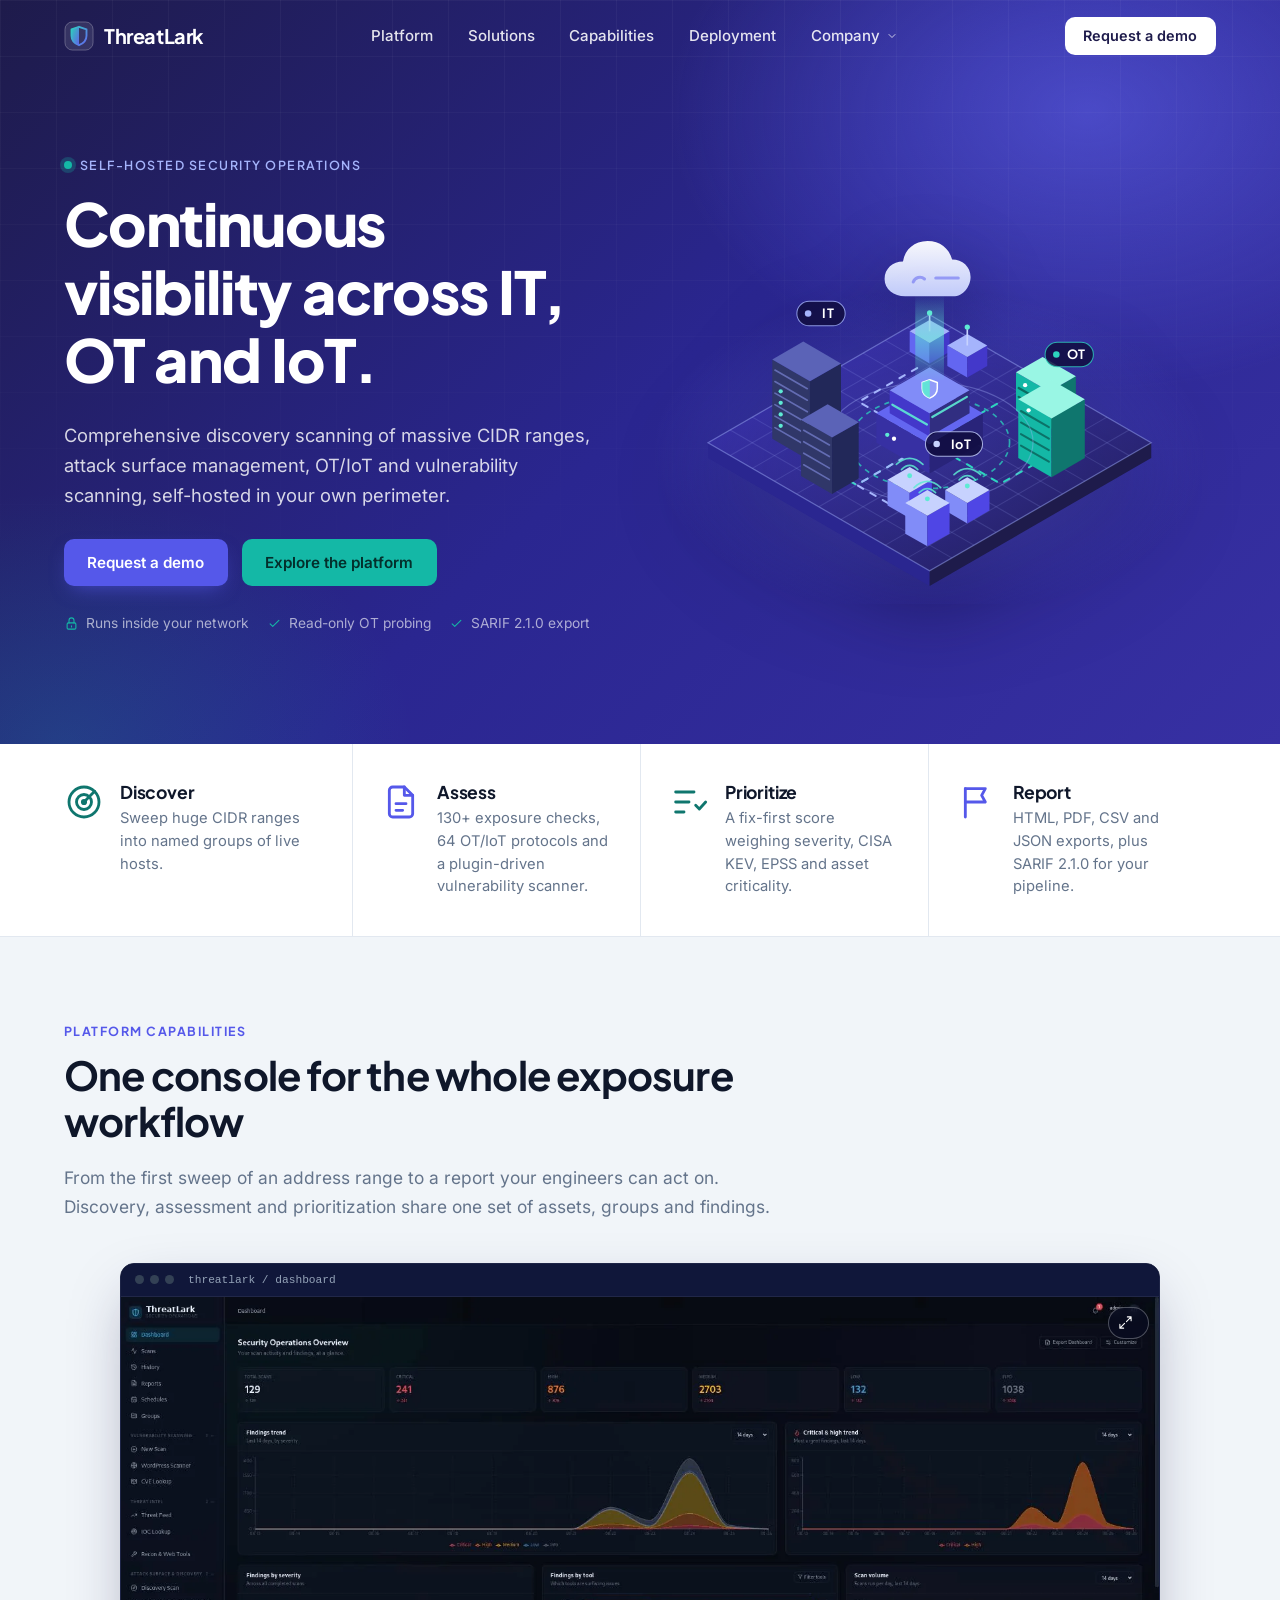
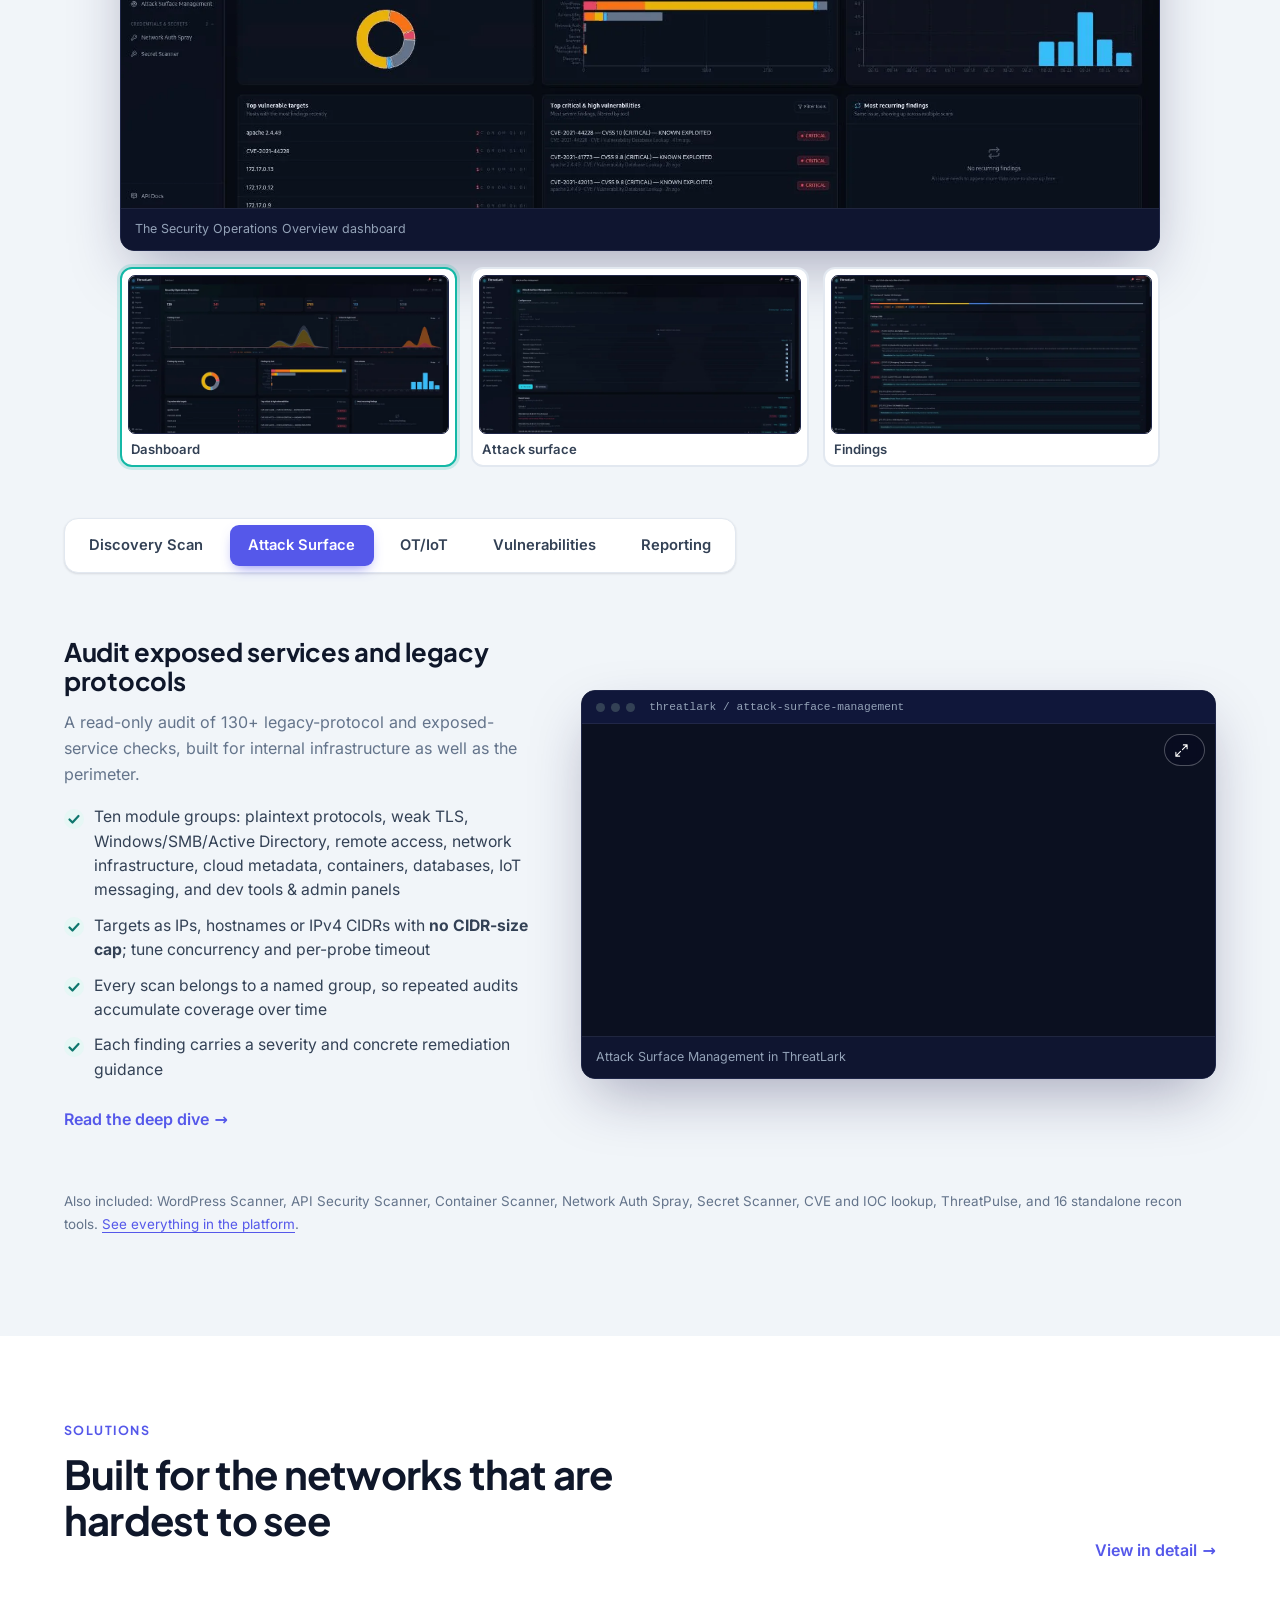
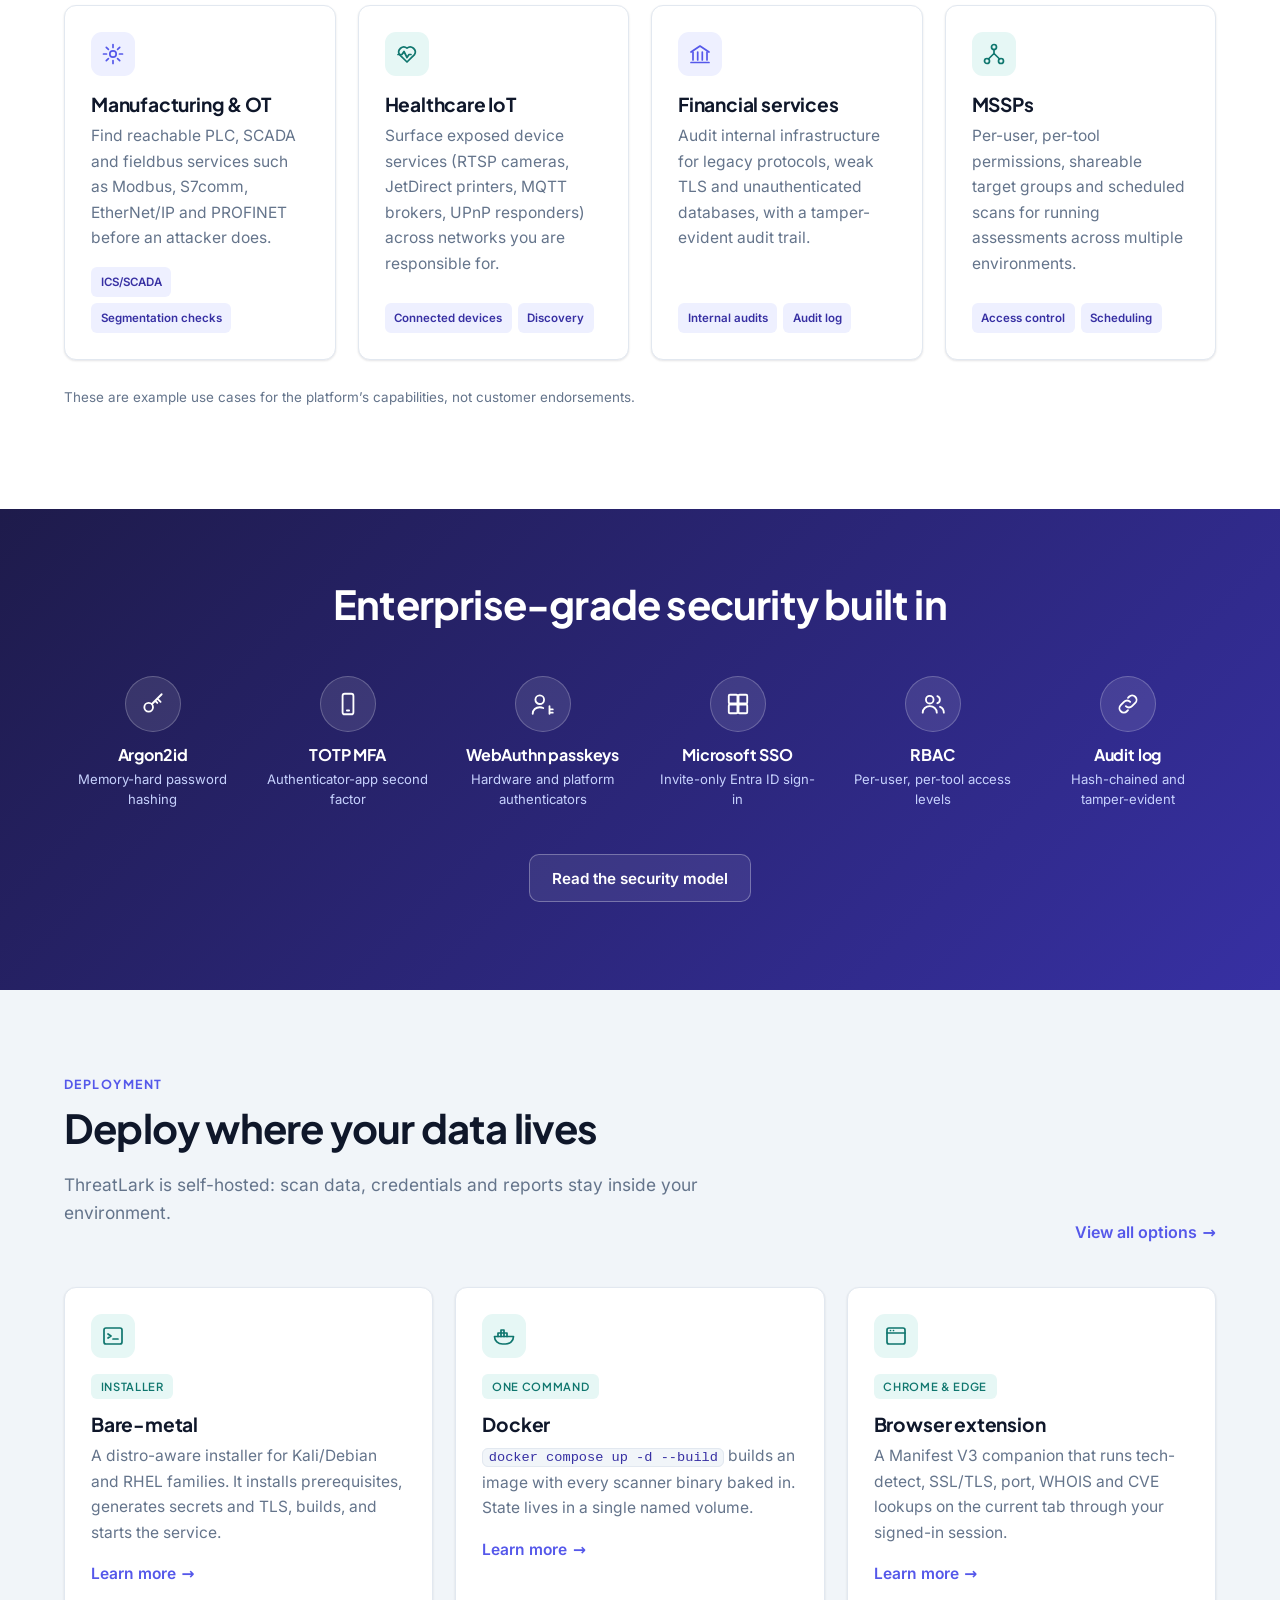
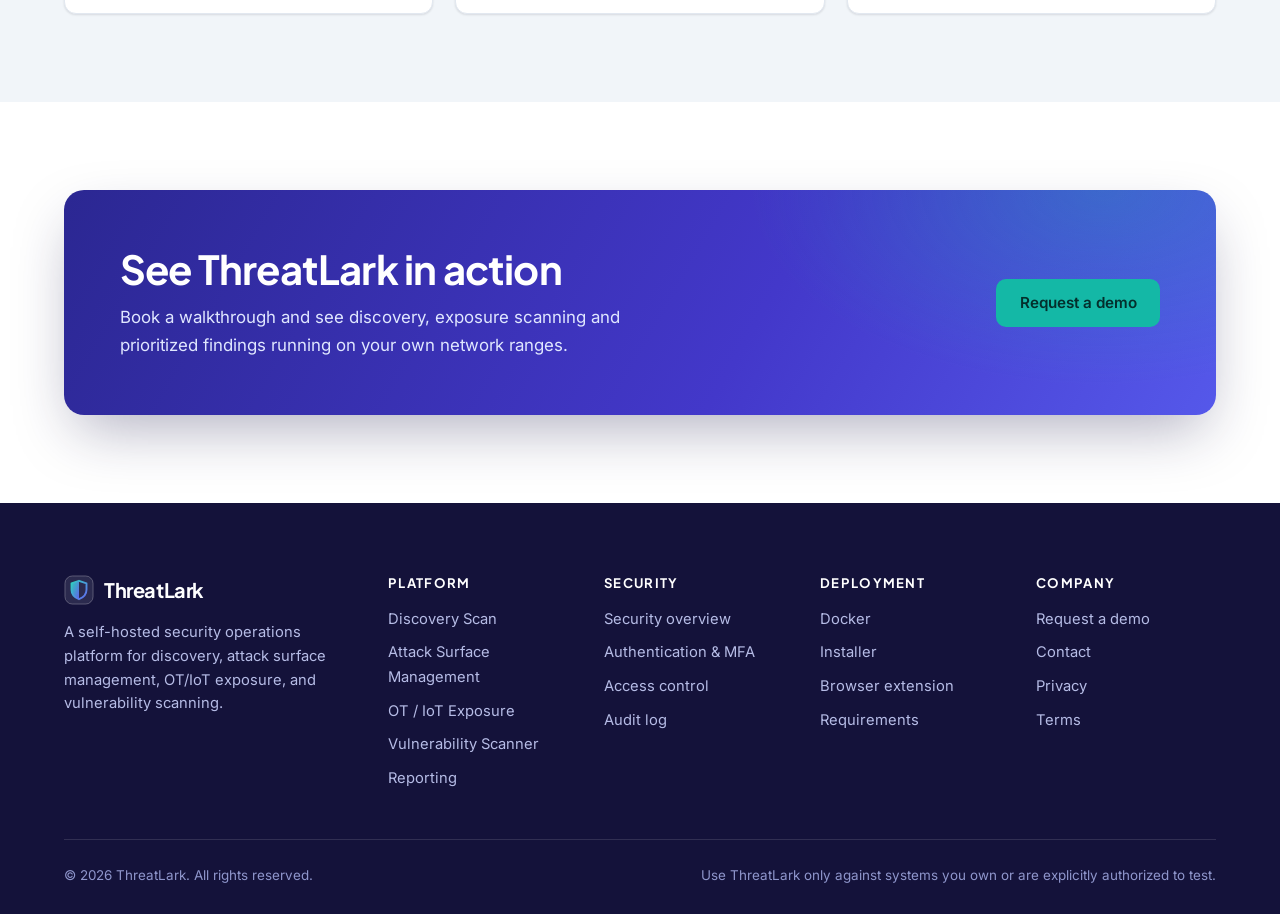
==== commit 416bb904: "Complete Privacy Policy and Terms of Use, remove dashes and hosting references, move screenshots int" ====
--- a/index.html
+++ b/index.html
@@ -3,7 +3,7 @@
 <head>
 <meta charset="utf-8">
 <meta name="viewport" content="width=device-width,initial-scale=1">
-<title>ThreatLark — Continuous visibility across IT, OT and IoT</title>
+<title>ThreatLark | Continuous visibility across IT, OT and IoT</title>
 <meta name="description" content="ThreatLark is a self-hosted security operations platform: discovery scanning of huge CIDR ranges, attack surface management, OT/IoT exposure and vulnerability scanning.">
 <meta name="theme-color" content="#1E1B4B">
 <link rel="canonical" href="https://www.example.com/">
@@ -12,14 +12,14 @@
 <link rel="apple-touch-icon" href="assets/img/apple-touch-icon.png">
 <meta property="og:type" content="website">
 <meta property="og:site_name" content="ThreatLark">
-<meta property="og:title" content="ThreatLark — Continuous visibility across IT, OT and IoT">
+<meta property="og:title" content="ThreatLark | Continuous visibility across IT, OT and IoT">
 <meta property="og:description" content="ThreatLark is a self-hosted security operations platform: discovery scanning of huge CIDR ranges, attack surface management, OT/IoT exposure and vulnerability scanning.">
 <meta property="og:url" content="https://www.example.com/">
 <meta property="og:image" content="https://www.example.com/assets/img/og-image.png">
 <meta property="og:image:width" content="1200">
 <meta property="og:image:height" content="630">
 <meta name="twitter:card" content="summary_large_image">
-<meta name="twitter:title" content="ThreatLark — Continuous visibility across IT, OT and IoT">
+<meta name="twitter:title" content="ThreatLark | Continuous visibility across IT, OT and IoT">
 <meta name="twitter:description" content="ThreatLark is a self-hosted security operations platform: discovery scanning of huge CIDR ranges, attack surface management, OT/IoT exposure and vulnerability scanning.">
 <meta name="twitter:image" content="https://www.example.com/assets/img/og-image.png">
 <link rel="preload" href="assets/fonts/plus-jakarta-sans-latin-wght-normal.woff2" as="font" type="font/woff2" crossorigin>
@@ -47,7 +47,7 @@
     <div>
       <p class="eyebrow"><span class="dot"></span>Self-hosted security operations</p>
       <h1>Continuous visibility across IT, OT and IoT.</h1>
-      <p class="lead">Comprehensive discovery scanning of massive CIDR ranges, attack surface management, OT/IoT and vulnerability scanning &mdash; self-hosted, in your own perimeter.</p>
+      <p class="lead">Comprehensive discovery scanning of massive CIDR ranges, attack surface management, OT/IoT and vulnerability scanning, self-hosted in your own perimeter.</p>
       <div class="hero-actions"><a class="btn btn-primary" href="request-demo.html">Request a demo</a><a class="btn btn-teal" href="platform.html">Explore the platform</a></div>
       <p class="hero-note"><span><svg viewBox="0 0 24 24" fill="none" stroke="currentColor" stroke-width="1.7" stroke-linecap="round" stroke-linejoin="round" aria-hidden="true" focusable="false"><rect x="5" y="11" width="14" height="10" rx="2"/><path d="M8 11V7a4 4 0 0 1 8 0v4M12 15.5v2"/></svg>Runs inside your network</span><span><svg viewBox="0 0 24 24" fill="none" stroke="currentColor" stroke-width="1.7" stroke-linecap="round" stroke-linejoin="round" aria-hidden="true" focusable="false"><path d="m5 12.5 4.2 4.2L19 7"/></svg>Read-only OT probing</span><span><svg viewBox="0 0 24 24" fill="none" stroke="currentColor" stroke-width="1.7" stroke-linecap="round" stroke-linejoin="round" aria-hidden="true" focusable="false"><path d="m5 12.5 4.2 4.2L19 7"/></svg>SARIF 2.1.0 export</span></p>
     </div>
@@ -58,19 +58,24 @@
 <linearGradient id="cloud" x1="0" y1="0" x2="0" y2="1"><stop offset="0" stop-color="#FFFFFF"/><stop offset="1" stop-color="#C7D2FE"/></linearGradient>
 <radialGradient id="glow" cx=".5" cy=".5" r=".5"><stop offset="0" stop-color="#6366F1" stop-opacity=".55"/><stop offset="1" stop-color="#6366F1" stop-opacity="0"/></radialGradient>
 </defs><ellipse cx="280" cy="253" rx="270" ry="160" fill="url(#glow)"/><polygon points="63.5,243.0 280.0,368.0 280.0,383.0 63.5,258.0" fill="#2A2690"/><polygon points="496.5,243.0 280.0,368.0 280.0,383.0 496.5,258.0" fill="#1E1B4B"/><polygon points="280.0,118.0 496.5,243.0 280.0,368.0 63.5,243.0" fill="url(#plat)" stroke="rgba(165,180,252,.45)" stroke-width="1.2"/><line x1="301.6" y1="130.5" x2="85.2" y2="255.5" stroke="rgba(165,180,252,.16)"/><line x1="258.4" y1="130.5" x2="474.9" y2="255.5" stroke="rgba(165,180,252,.16)"/><line x1="323.3" y1="143.0" x2="106.8" y2="268.0" stroke="rgba(165,180,252,.16)"/><line x1="236.7" y1="143.0" x2="453.2" y2="268.0" stroke="rgba(165,180,252,.16)"/><line x1="344.9" y1="155.5" x2="128.4" y2="280.5" stroke="rgba(165,180,252,.16)"/><line x1="215.1" y1="155.5" x2="431.6" y2="280.5" stroke="rgba(165,180,252,.16)"/><line x1="366.6" y1="168.0" x2="150.1" y2="293.0" stroke="rgba(165,180,252,.16)"/><line x1="193.4" y1="168.0" x2="409.9" y2="293.0" stroke="rgba(165,180,252,.16)"/><line x1="388.2" y1="180.5" x2="171.8" y2="305.5" stroke="rgba(165,180,252,.16)"/><line x1="171.8" y1="180.5" x2="388.2" y2="305.5" stroke="rgba(165,180,252,.16)"/><line x1="409.9" y1="193.0" x2="193.4" y2="318.0" stroke="rgba(165,180,252,.16)"/><line x1="150.1" y1="193.0" x2="366.6" y2="318.0" stroke="rgba(165,180,252,.16)"/><line x1="431.6" y1="205.5" x2="215.1" y2="330.5" stroke="rgba(165,180,252,.16)"/><line x1="128.4" y1="205.5" x2="344.9" y2="330.5" stroke="rgba(165,180,252,.16)"/><line x1="453.2" y1="218.0" x2="236.7" y2="343.0" stroke="rgba(165,180,252,.16)"/><line x1="106.8" y1="218.0" x2="323.3" y2="343.0" stroke="rgba(165,180,252,.16)"/><line x1="474.9" y1="230.5" x2="258.4" y2="355.5" stroke="rgba(165,180,252,.16)"/><line x1="85.2" y1="230.5" x2="301.6" y2="355.5" stroke="rgba(165,180,252,.16)"/><path d="M280.0,243.0 L208.6,284.2 L156.6,254.2" fill="none" stroke="#2DD4BF" stroke-width="2" stroke-linecap="round" stroke-linejoin="round" class="flow"/><path d="M280.0,243.0 L208.6,284.2 L273.5,321.8" fill="none" stroke="#A5B4FC" stroke-width="2" stroke-linecap="round" stroke-linejoin="round" class="flow"/><path d="M280.0,243.0 L349.3,283.0 L401.2,253.0" fill="none" stroke="#2DD4BF" stroke-width="2" stroke-linecap="round" stroke-linejoin="round" class="flow"/><path d="M280.0,243.0 L210.7,203.0 L271.3,168.0" fill="none" stroke="#A5B4FC" stroke-width="2" stroke-linecap="round" stroke-linejoin="round" class="flow"/><path d="M280.0,243.0 L349.3,203.0" fill="none" stroke="#2DD4BF" stroke-width="2" stroke-linecap="round" stroke-linejoin="round" class="flow"/><g ><polygon points="260.5,134.2 280.0,145.5 280.0,165.5 260.5,154.2" fill="#6366F1"/><polygon points="299.5,134.2 280.0,145.5 280.0,165.5 299.5,154.2" fill="#4338CA"/><polygon points="280.0,123.0 299.5,134.2 280.0,145.5 260.5,134.2" fill="#A5B4FC"/></g><line x1="280.0" y1="134.2" x2="280.0" y2="118.2" stroke="#C7D2FE" stroke-width="1.6"/><circle cx="280.0" cy="116.2" r="2.6" fill="#5EEAD4" class="pulse"/><g ><polygon points="297.3,148.0 316.8,159.2 316.8,179.2 297.3,168.0" fill="#6366F1"/><polygon points="336.3,148.0 316.8,159.2 316.8,179.2 336.3,168.0" fill="#4338CA"/><polygon points="316.8,136.8 336.3,148.0 316.8,159.2 297.3,148.0" fill="#A5B4FC"/></g><line x1="316.8" y1="148.0" x2="316.8" y2="132.0" stroke="#C7D2FE" stroke-width="1.6"/><circle cx="316.8" cy="130.0" r="2.6" fill="#5EEAD4" class="pulse"/><g ><polygon points="364.4,174.2 396.9,193.0 396.9,230.5 364.4,211.8" fill="#14B8A6"/><polygon points="422.9,178.0 396.9,193.0 396.9,230.5 422.9,215.5" fill="#0F766E"/><polygon points="390.4,159.2 422.9,178.0 396.9,193.0 364.4,174.2" fill="#99F6E4"/></g><line x1="367.0" y1="189.5" x2="394.3" y2="205.2" stroke="#042F2C" stroke-width="2.2" stroke-linecap="round" opacity="0.55"/><line x1="367.0" y1="198.2" x2="394.3" y2="214.0" stroke="#042F2C" stroke-width="2.2" stroke-linecap="round" opacity="0.55"/><circle cx="373.3" cy="186.8" r="2.1" fill="#fff" class="pulse"/><g ><polygon points="366.6,200.5 399.1,219.2 399.1,276.8 366.6,258.0" fill="#14B8A6"/><polygon points="431.6,200.5 399.1,219.2 399.1,276.8 431.6,258.0" fill="#0F766E"/><polygon points="399.1,181.8 431.6,200.5 399.1,219.2 366.6,200.5" fill="#99F6E4"/></g><line x1="369.2" y1="245.8" x2="396.5" y2="261.5" stroke="#042F2C" stroke-width="2" stroke-linecap="round" opacity="0.5"/><line x1="369.2" y1="234.5" x2="396.5" y2="250.2" stroke="#042F2C" stroke-width="2" stroke-linecap="round" opacity="0.5"/><line x1="369.2" y1="223.2" x2="396.5" y2="239.0" stroke="#042F2C" stroke-width="2" stroke-linecap="round" opacity="0.5"/><line x1="369.2" y1="212.0" x2="396.5" y2="227.8" stroke="#042F2C" stroke-width="2" stroke-linecap="round" opacity="0.5"/><circle cx="376.7" cy="211.3" r="2.1" fill="#fff" class="pulse"/><ellipse cx="280.0" cy="242.5" rx="78.1" ry="45.1" fill="none" stroke="#2DD4BF" stroke-width="1.6" opacity="0.75" stroke-dasharray="5 5"/><ellipse cx="280.0" cy="242.5" rx="101.0" ry="58.3" fill="none" stroke="#A5B4FC" stroke-width="1.2" opacity="0.35"/><g ><polygon points="228.0,214.2 280.0,244.2 280.0,273.0 228.0,243.0" fill="#3730A3"/><polygon points="332.0,214.2 280.0,244.2 280.0,273.0 332.0,243.0" fill="#29247A"/><polygon points="280.0,184.2 332.0,214.2 280.0,244.2 228.0,214.2" fill="#6366F1"/></g><g ><polygon points="241.0,191.8 280.0,214.2 280.0,236.8 241.0,214.2" fill="#4338CA"/><polygon points="319.0,191.8 280.0,214.2 280.0,236.8 319.0,214.2" fill="#312E81"/><polygon points="280.0,169.2 319.0,191.8 280.0,214.2 241.0,191.8" fill="#818CF8"/></g><line x1="243.6" y1="205.8" x2="277.4" y2="225.2" stroke="#5EEAD4" stroke-width="2.2" stroke-linecap="round" opacity="0.9"/><line x1="316.4" y1="198.2" x2="282.6" y2="217.8" stroke="#5EEAD4" stroke-width="2.2" stroke-linecap="round" opacity="0.9"/><circle cx="238.6" cy="235.3" r="2.1" fill="#5EEAD4" class="pulse"/><circle cx="245.2" cy="239.1" r="2.1" fill="#fff" class="pulse"/><g transform="translate(267.0,178.8) scale(.82)"><path d="M16 3.2 25 6.5v7.2c0 5.4-3.6 9.2-9 11.4-5.4-2.2-9-6-9-11.4V6.5z" fill="#fff" fill-opacity=".14" stroke="#fff" stroke-width="1.8" stroke-linejoin="round"/><path d="M16 3.2v21.9c-5.4-2.2-9-6-9-11.4V6.5z" fill="#5EEAD4" opacity=".9"/></g><rect x="266.0" y="98.0" width="28" height="83.8" fill="url(#beam)" class="pulse" style="animation-duration:4s"/><g transform="translate(230.0,44.0)"><path d="M26 56c-11 0-20-7-20-17s8-17 18-17c2-12 11-20 24-20 12 0 21 7 24 18 10 0 18 7 18 17 0 9-7 19-17 19z" fill="url(#cloud)" opacity=".96"/><path d="M40 40h40M52 31l-8 9 8 9M68 31l8 9-8 9" fill="none" stroke="#4338CA" stroke-width="2.6" stroke-linecap="round" stroke-linejoin="round" opacity=".0"/><path d="M34 42a7 7 0 0 1 11-3M56 38h22" fill="none" stroke="#6366F1" stroke-width="3" stroke-linecap="round" opacity=".55"/></g><g ><polygon points="126.3,161.8 163.1,183.0 163.1,260.5 126.3,239.2" fill="#303769"/><polygon points="193.4,165.5 163.1,183.0 163.1,260.5 193.4,243.0" fill="#222859"/><polygon points="156.6,144.2 193.4,165.5 163.1,183.0 126.3,161.8" fill="#5B63B7"/></g><line x1="128.9" y1="228.2" x2="160.5" y2="246.5" stroke="#8E98F0" stroke-width="1.6" stroke-linecap="round" opacity="0.55"/><line x1="128.9" y1="217.0" x2="160.5" y2="235.2" stroke="#8E98F0" stroke-width="1.6" stroke-linecap="round" opacity="0.55"/><line x1="128.9" y1="205.8" x2="160.5" y2="224.0" stroke="#8E98F0" stroke-width="1.6" stroke-linecap="round" opacity="0.55"/><line x1="128.9" y1="194.5" x2="160.5" y2="212.8" stroke="#8E98F0" stroke-width="1.6" stroke-linecap="round" opacity="0.55"/><line x1="128.9" y1="183.2" x2="160.5" y2="201.5" stroke="#8E98F0" stroke-width="1.6" stroke-linecap="round" opacity="0.55"/><line x1="128.9" y1="172.0" x2="160.5" y2="190.2" stroke="#8E98F0" stroke-width="1.6" stroke-linecap="round" opacity="0.55"/><circle cx="134.5" cy="226.5" r="2.1" fill="#5EEAD4" class="pulse"/><circle cx="134.5" cy="215.3" r="2.1" fill="#5EEAD4" class="pulse"/><circle cx="134.5" cy="204.0" r="2.1" fill="#5EEAD4" class="pulse"/><circle cx="134.5" cy="192.8" r="2.1" fill="#5EEAD4" class="pulse"/><g ><polygon points="154.4,220.5 184.7,238.0 184.7,293.0 154.4,275.5" fill="#303769"/><polygon points="210.7,223.0 184.7,238.0 184.7,293.0 210.7,278.0" fill="#222859"/><polygon points="180.4,205.5 210.7,223.0 184.7,238.0 154.4,220.5" fill="#5B63B7"/></g><line x1="157.0" y1="264.5" x2="182.1" y2="279.0" stroke="#8E98F0" stroke-width="1.6" stroke-linecap="round" opacity="0.55"/><line x1="157.0" y1="253.2" x2="182.1" y2="267.8" stroke="#8E98F0" stroke-width="1.6" stroke-linecap="round" opacity="0.55"/><line x1="157.0" y1="242.0" x2="182.1" y2="256.5" stroke="#8E98F0" stroke-width="1.6" stroke-linecap="round" opacity="0.55"/><line x1="157.0" y1="230.8" x2="182.1" y2="245.2" stroke="#8E98F0" stroke-width="1.6" stroke-linecap="round" opacity="0.55"/><g ><polygon points="238.9,279.2 260.5,291.8 260.5,316.8 238.9,304.2" fill="#818CF8"/><polygon points="282.2,279.2 260.5,291.8 260.5,316.8 282.2,304.2" fill="#4F46E5"/><polygon points="260.5,266.8 282.2,279.2 260.5,291.8 238.9,279.2" fill="#C7D2FE"/></g><path d="M252.5,269.2 q8,-8 16,0 M247.5,264.2 q13,-12 26,0" fill="none" stroke="#5EEAD4" stroke-width="1.6" stroke-linecap="round" opacity=".85" class="pulse"/><circle cx="260.5" cy="275.2" r="2.4" fill="#5EEAD4"/><g ><polygon points="295.2,289.2 316.8,301.8 316.8,321.8 295.2,309.2" fill="#818CF8"/><polygon points="338.5,289.2 316.8,301.8 316.8,321.8 338.5,309.2" fill="#4F46E5"/><polygon points="316.8,276.8 338.5,289.2 316.8,301.8 295.2,289.2" fill="#C7D2FE"/></g><path d="M308.8,279.2 q8,-8 16,0 M303.8,274.2 q13,-12 26,0" fill="none" stroke="#5EEAD4" stroke-width="1.6" stroke-linecap="round" opacity=".85" class="pulse"/><circle cx="316.8" cy="285.2" r="2.4" fill="#5EEAD4"/><g ><polygon points="256.2,301.8 277.8,314.2 277.8,344.2 256.2,331.8" fill="#818CF8"/><polygon points="299.5,301.8 277.8,314.2 277.8,344.2 299.5,331.8" fill="#4F46E5"/><polygon points="277.8,289.2 299.5,301.8 277.8,314.2 256.2,301.8" fill="#C7D2FE"/></g><path d="M269.8,291.8 q8,-8 16,0 M264.8,286.8 q13,-12 26,0" fill="none" stroke="#5EEAD4" stroke-width="1.6" stroke-linecap="round" opacity=".85" class="pulse"/><circle cx="277.8" cy="297.8" r="2.4" fill="#5EEAD4"/><g transform="translate(173.9,116.8)"><rect x="-23.6" y="-12" width="47.2" height="24" rx="12" fill="rgba(15,12,60,.82)" stroke="#A5B4FC" stroke-opacity=".8"/><circle cx="-12.6" cy="0" r="3.2" fill="#A5B4FC"/><text x="7.0" y="4.5" text-anchor="middle" font-family="Plus Jakarta Sans,Inter,sans-serif" font-size="12.5" font-weight="700" fill="#fff" letter-spacing=".04em">IT</text></g><g transform="translate(416.4,156.8)"><rect x="-23.6" y="-12" width="47.2" height="24" rx="12" fill="rgba(15,12,60,.82)" stroke="#2DD4BF" stroke-opacity=".8"/><circle cx="-12.6" cy="0" r="3.2" fill="#2DD4BF"/><text x="7.0" y="4.5" text-anchor="middle" font-family="Plus Jakarta Sans,Inter,sans-serif" font-size="12.5" font-weight="700" fill="#fff" letter-spacing=".04em">OT</text></g><g transform="translate(303.8,244.2)"><rect x="-27.9" y="-12" width="55.8" height="24" rx="12" fill="rgba(15,12,60,.82)" stroke="#C7D2FE" stroke-opacity=".8"/><circle cx="-16.9" cy="0" r="3.2" fill="#C7D2FE"/><text x="7.0" y="4.5" text-anchor="middle" font-family="Plus Jakarta Sans,Inter,sans-serif" font-size="12.5" font-weight="700" fill="#fff" letter-spacing=".04em">IoT</text></g></svg>
-      <figure class="float-card"><div class="chrome"><i></i><i></i><i></i><span>threatlark / dashboard</span></div>
-      <picture><source type="image/webp" srcset="assets/img/dashboard-800.webp 800w, assets/img/dashboard.webp 1568w" sizes="(min-width:1080px) 520px, 92vw"><img src="assets/img/dashboard.webp" width="1568" height="773" alt="ThreatLark Security Operations Overview dashboard with findings trend, severity breakdown and top vulnerable targets" fetchpriority="high"></picture></figure>
     </div>
   </div>
 </section>
 <section class="value-row" aria-label="How ThreatLark works"><div class="container value-grid"><div class="value-item"><svg class="ico" viewBox="0 0 24 24" fill="none" stroke="currentColor" stroke-width="1.7" stroke-linecap="round" stroke-linejoin="round" aria-hidden="true" focusable="false"><circle cx="12" cy="12" r="9"/><circle cx="12" cy="12" r="4.5"/><path d="M12 12 18.4 5.6"/><circle cx="12" cy="12" r="1" fill="currentColor"/></svg><div><h3>Discover</h3><p>Sweep huge CIDR ranges into named groups of live hosts.</p></div></div><div class="value-item"><svg class="ico" viewBox="0 0 24 24" fill="none" stroke="currentColor" stroke-width="1.7" stroke-linecap="round" stroke-linejoin="round" aria-hidden="true" focusable="false"><path d="M14 3H7a2 2 0 0 0-2 2v14a2 2 0 0 0 2 2h10a2 2 0 0 0 2-2V8z"/><path d="M14 3v5h5M9 13h6M9 17h4"/></svg><div><h3>Assess</h3><p>130+ exposure checks, 64 OT/IoT protocols and a plugin-driven vulnerability scanner.</p></div></div><div class="value-item"><svg class="ico" viewBox="0 0 24 24" fill="none" stroke="currentColor" stroke-width="1.7" stroke-linecap="round" stroke-linejoin="round" aria-hidden="true" focusable="false"><path d="M4 6h11M4 12h8M4 18h5"/><path d="m16 14 2.2 2.2L22 12"/></svg><div><h3>Prioritize</h3><p>A fix-first score weighing severity, CISA KEV, EPSS and asset criticality.</p></div></div><div class="value-item"><svg class="ico" viewBox="0 0 24 24" fill="none" stroke="currentColor" stroke-width="1.7" stroke-linecap="round" stroke-linejoin="round" aria-hidden="true" focusable="false"><path d="M5 21V4"/><path d="M5 4h12l-2.2 4L17 12H5"/></svg><div><h3>Report</h3><p>HTML, PDF, CSV and JSON exports, plus SARIF 2.1.0 for your pipeline.</p></div></div></div></section>
 <section class="section section-slate" id="capabilities">
   <div class="container">
-    <div class="section-head"><span class="kicker">Platform capabilities</span><h2>One console for the whole exposure workflow</h2><p>From the first sweep of an address range to a report your engineers can act on &mdash; discovery, assessment and prioritization share one set of assets, groups and findings.</p></div>
+    <div class="section-head"><span class="kicker">Platform capabilities</span><h2>One console for the whole exposure workflow</h2><p>From the first sweep of an address range to a report your engineers can act on. Discovery, assessment and prioritization share one set of assets, groups and findings.</p></div>
+    <div class="gallery" data-gallery><div class="g-main"><div class="g-item" data-g-item="0"><figure class="shot"><div class="chrome"><i></i><i></i><i></i><span>threatlark / dashboard</span></div>
+<a class="zoom" href="assets/img/dashboard.webp" data-lightbox aria-haspopup="dialog" aria-label="Expand screenshot: The Security Operations Overview dashboard"><picture><source type="image/webp" srcset="assets/img/dashboard-800.webp 800w, assets/img/dashboard.webp 1568w" sizes="(min-width:1080px) 1000px, 94vw"><img src="assets/img/dashboard.webp" width="1568" height="773" alt="ThreatLark Security Operations Overview dashboard with findings trend, severity breakdown and top vulnerable targets"></picture><span class="zoom-badge"><svg viewBox="0 0 24 24" fill="none" stroke="currentColor" stroke-width="1.7" stroke-linecap="round" stroke-linejoin="round" aria-hidden="true" focusable="false"><path d="M15 3h6v6M9 21H3v-6M21 3l-7.5 7.5M3 21l7.5-7.5"/></svg><b>Expand</b></span></a>
+<figcaption>The Security Operations Overview dashboard</figcaption></figure></div><div class="g-item" data-g-item="1" ><figure class="shot"><div class="chrome"><i></i><i></i><i></i><span>threatlark / attack-surface-management</span></div>
+<a class="zoom" href="assets/img/attack-surface.webp" data-lightbox aria-haspopup="dialog" aria-label="Expand screenshot: Attack Surface Management in ThreatLark"><picture><source type="image/webp" srcset="assets/img/attack-surface-800.webp 800w, assets/img/attack-surface.webp 1568w" sizes="(min-width:1080px) 1000px, 94vw"><img src="assets/img/attack-surface.webp" width="1568" height="773" alt="ThreatLark Attack Surface Management page showing scan configuration, module groups and recent scans" loading="lazy" decoding="async"></picture><span class="zoom-badge"><svg viewBox="0 0 24 24" fill="none" stroke="currentColor" stroke-width="1.7" stroke-linecap="round" stroke-linejoin="round" aria-hidden="true" focusable="false"><path d="M15 3h6v6M9 21H3v-6M21 3l-7.5 7.5M3 21l7.5-7.5"/></svg><b>Expand</b></span></a>
+<figcaption>Attack Surface Management in ThreatLark</figcaption></figure></div><div class="g-item" data-g-item="2" ><figure class="shot"><div class="chrome"><i></i><i></i><i></i><span>threatlark / history / scan</span></div>
+<a class="zoom" href="assets/img/findings.webp" data-lightbox aria-haspopup="dialog" aria-label="Expand screenshot: Scan results with severity tabs and remediation"><picture><source type="image/webp" srcset="assets/img/findings-800.webp 800w, assets/img/findings.webp 1568w" sizes="(min-width:1080px) 1000px, 94vw"><img src="assets/img/findings.webp" width="1568" height="773" alt="ThreatLark scan results listing findings by severity with remediation guidance" loading="lazy" decoding="async"></picture><span class="zoom-badge"><svg viewBox="0 0 24 24" fill="none" stroke="currentColor" stroke-width="1.7" stroke-linecap="round" stroke-linejoin="round" aria-hidden="true" focusable="false"><path d="M15 3h6v6M9 21H3v-6M21 3l-7.5 7.5M3 21l7.5-7.5"/></svg><b>Expand</b></span></a>
+<figcaption>Scan results with severity tabs and remediation</figcaption></figure></div></div><div class="g-thumbs" role="group" aria-label="Choose a screenshot"><button type="button" class="g-thumb" data-g-thumb="0" aria-pressed="true" aria-label="Show dashboard screenshot"><img src="assets/img/dashboard-800.webp" width="800" height="394" alt="" loading="lazy" decoding="async"><span>Dashboard</span></button><button type="button" class="g-thumb" data-g-thumb="1" aria-pressed="false" aria-label="Show attack surface screenshot"><img src="assets/img/attack-surface-800.webp" width="800" height="394" alt="" loading="lazy" decoding="async"><span>Attack surface</span></button><button type="button" class="g-thumb" data-g-thumb="2" aria-pressed="false" aria-label="Show findings screenshot"><img src="assets/img/findings-800.webp" width="800" height="394" alt="" loading="lazy" decoding="async"><span>Findings</span></button></div></div>
     <div data-tabs>
       <div class="tabs-list" role="tablist" aria-label="Platform capabilities"><button class="tab" role="tab" id="tab-discovery" aria-controls="panel-discovery" aria-selected="false" tabindex="-1" type="button">Discovery Scan</button><button class="tab" role="tab" id="tab-asm" aria-controls="panel-asm" aria-selected="true" tabindex="0" type="button">Attack Surface</button><button class="tab" role="tab" id="tab-ot" aria-controls="panel-ot" aria-selected="false" tabindex="-1" type="button">OT/IoT</button><button class="tab" role="tab" id="tab-vuln" aria-controls="panel-vuln" aria-selected="false" tabindex="-1" type="button">Vulnerabilities</button><button class="tab" role="tab" id="tab-reporting" aria-controls="panel-reporting" aria-selected="false" tabindex="-1" type="button">Reporting</button></div>
       <div class="tab-panel" role="tabpanel" id="panel-discovery" aria-labelledby="tab-discovery" tabindex="0" hidden>
-  <div><h3>Know what is on the network, at any scale</h3><p>Fast live-host sweeps built on nmap host discovery, designed for large internal address space.</p><ul class="checks"><li>Sweep CIDR ranges, IP ranges, lists and hostnames in nmap target syntax &mdash; with <strong>no cap on range size</strong></li><li>New live hosts are <strong>appended to a named target group</strong>; nothing is removed, so repeated sweeps build lasting coverage</li><li>Tunable packet rate, timing template, retries and per-host timeout, with live progress</li><li>Passive OS and device hints from reply TTL and MAC vendor, plus reverse-DNS names</li><li>A guard flags sweeps where an implausible share of a range answers (proxy-ARP or RST-everything devices)</li></ul><a class="link-arrow" href="platform.html#discovery">Read the deep dive</a></div>
+  <div><h3>Know what is on the network, at any scale</h3><p>Fast live-host sweeps built on nmap host discovery, designed for large internal address space.</p><ul class="checks"><li>Sweep CIDR ranges, IP ranges, lists and hostnames in nmap target syntax, with <strong>no cap on range size</strong></li><li>New live hosts are <strong>appended to a named target group</strong>; nothing is removed, so repeated sweeps build lasting coverage</li><li>Tunable packet rate, timing template, retries and per-host timeout, with live progress</li><li>Passive OS and device hints from reply TTL and MAC vendor, plus reverse-DNS names</li><li>A guard flags sweeps where an implausible share of a range answers (proxy-ARP or RST-everything devices)</li></ul><a class="link-arrow" href="platform.html#discovery">Read the deep dive</a></div>
   <div><figure class="diagram"><svg viewBox="0 0 640 330" role="img" aria-labelledby="dd-t dd-d" font-family="Inter,system-ui,sans-serif"><title id="dd-t">Discovery Scan flow</title><desc id="dd-d">Target ranges are swept with nmap host discovery, and live hosts are appended to a named target group.</desc>
 <defs><marker id="arr" viewBox="0 0 10 10" refX="8" refY="5" markerWidth="7" markerHeight="7" orient="auto"><path d="M0 0 10 5 0 10z" fill="#5EEAD4"/></marker></defs>
 <g>
@@ -114,18 +119,18 @@
 <text x="535" y="271" text-anchor="middle" fill="#A5B4FC" font-size="11">never removed</text>
 </g></svg>
 <figcaption class="cap">Illustration of the Discovery Scan workflow. Addresses are examples.</figcaption></figure></div></div><div class="tab-panel" role="tabpanel" id="panel-asm" aria-labelledby="tab-asm" tabindex="0">
-  <div><h3>Audit exposed services and legacy protocols</h3><p>A read-only audit of 130+ legacy-protocol and exposed-service checks, built for internal infrastructure as well as the perimeter.</p><ul class="checks"><li>Ten module groups: plaintext protocols, weak TLS, Windows/SMB/Active Directory, remote access, network infrastructure, cloud metadata, containers, databases, IoT messaging, and dev tools &amp; admin panels</li><li>Targets as IPs, hostnames or IPv4 CIDRs &mdash; <strong>no CIDR-size cap</strong>; tune concurrency and per-probe timeout</li><li>Every scan belongs to a named group, so repeated audits accumulate coverage over time</li><li>Each finding carries a severity and concrete remediation guidance</li></ul><a class="link-arrow" href="platform.html#asm">Read the deep dive</a></div>
+  <div><h3>Audit exposed services and legacy protocols</h3><p>A read-only audit of 130+ legacy-protocol and exposed-service checks, built for internal infrastructure as well as the perimeter.</p><ul class="checks"><li>Ten module groups: plaintext protocols, weak TLS, Windows/SMB/Active Directory, remote access, network infrastructure, cloud metadata, containers, databases, IoT messaging, and dev tools &amp; admin panels</li><li>Targets as IPs, hostnames or IPv4 CIDRs with <strong>no CIDR-size cap</strong>; tune concurrency and per-probe timeout</li><li>Every scan belongs to a named group, so repeated audits accumulate coverage over time</li><li>Each finding carries a severity and concrete remediation guidance</li></ul><a class="link-arrow" href="platform.html#asm">Read the deep dive</a></div>
   <div><figure class="shot"><div class="chrome"><i></i><i></i><i></i><span>threatlark / attack-surface-management</span></div>
-<picture><source type="image/webp" srcset="assets/img/attack-surface-800.webp 800w, assets/img/attack-surface.webp 1568w" sizes="(min-width:1080px) 600px, 92vw"><img src="assets/img/attack-surface.webp" width="1568" height="773" alt="ThreatLark Attack Surface Management page showing scan configuration, module groups and recent scans" loading="lazy" decoding="async"></picture>
+<a class="zoom" href="assets/img/attack-surface.webp" data-lightbox aria-haspopup="dialog" aria-label="Expand screenshot: Attack Surface Management in ThreatLark"><picture><source type="image/webp" srcset="assets/img/attack-surface-800.webp 800w, assets/img/attack-surface.webp 1568w" sizes="(min-width:1080px) 600px, 92vw"><img src="assets/img/attack-surface.webp" width="1568" height="773" alt="ThreatLark Attack Surface Management page showing scan configuration, module groups and recent scans" loading="lazy" decoding="async"></picture><span class="zoom-badge"><svg viewBox="0 0 24 24" fill="none" stroke="currentColor" stroke-width="1.7" stroke-linecap="round" stroke-linejoin="round" aria-hidden="true" focusable="false"><path d="M15 3h6v6M9 21H3v-6M21 3l-7.5 7.5M3 21l7.5-7.5"/></svg><b>Expand</b></span></a>
 <figcaption>Attack Surface Management in ThreatLark</figcaption></figure></div></div><div class="tab-panel" role="tabpanel" id="panel-ot" aria-labelledby="tab-ot" tabindex="0" hidden>
-  <div><h3>Find exposed industrial and IoT services safely</h3><p>A dedicated OT/IoT Exposure scanner covering 64 industrial, building-automation, energy and IoT protocols.</p><ul class="checks"><li>Protocols include Modbus/TCP, Siemens S7comm, DNP3, EtherNet/IP, IEC 60870-5-104, OPC UA, BACnet/IP, PROFINET, MQTT and more</li><li>Every hit is confirmed with a <strong>single safe, read-only protocol handshake</strong> &mdash; never a write, start, stop, program or login</li><li>Only stock, non-intrusive nmap scripts are used; an optional UDP pass and per-host timeout keep sweeps in check</li><li>Severity reflects impact of exposure, with remediation focused on segmentation and access restriction</li></ul><a class="link-arrow" href="platform.html#ot">Read the deep dive</a></div>
+  <div><h3>Find exposed industrial and IoT services safely</h3><p>A dedicated OT/IoT Exposure scanner covering 64 industrial, building-automation, energy and IoT protocols.</p><ul class="checks"><li>Protocols include Modbus/TCP, Siemens S7comm, DNP3, EtherNet/IP, IEC 60870-5-104, OPC UA, BACnet/IP, PROFINET, MQTT and more</li><li>Every hit is confirmed with a <strong>single safe, read-only protocol handshake</strong>, never a write, start, stop, program or login</li><li>Only stock, non-intrusive nmap scripts are used; an optional UDP pass and per-host timeout keep sweeps in check</li><li>Severity reflects impact of exposure, with remediation focused on segmentation and access restriction</li></ul><a class="link-arrow" href="platform.html#ot">Read the deep dive</a></div>
   <div><figure class="diagram"><div class="ot-groups"><div class="ot-group"><h4><span>Internet-exposed ICS</span><b>18</b></h4><ul class="chips"><li class="chip crit">Siemens S7comm</li><li class="chip crit">Modbus/TCP</li><li class="chip crit">DNP3</li><li class="chip crit">EtherNet/IP</li><li class="chip crit">IEC 60870-5-104</li><li class="chip crit">Omron FINS</li><li class="chip high">OPC UA</li><li class="chip high">BACnet/IP</li></ul></div><div class="ot-group"><h4><span>Core ICS / SCADA</span><b>9</b></h4><ul class="chips"><li class="chip crit">PROFINET</li><li class="chip high">EtherCAT</li><li class="chip high">Fanuc FOCAS</li><li class="chip high">SECS/GEM</li><li class="chip med">MTConnect</li></ul></div><div class="ot-group"><h4><span>PLC / vendor engineering</span><b>5</b></h4><ul class="chips"><li class="chip crit">Beckhoff ADS</li><li class="chip high">Metasys N1</li><li class="chip high">HMS HICP</li></ul></div><div class="ot-group"><h4><span>Building automation</span><b>5</b></h4><ul class="chips"><li class="chip high">KNXnet/IP</li><li class="chip high">LonWorks</li><li class="chip high">Crestron</li><li class="chip med">Art-Net</li></ul></div><div class="ot-group"><h4><span>Energy / metering / traffic</span><b>5</b></h4><ul class="chips"><li class="chip high">DLMS/COSEM</li><li class="chip high">IEEE C37.118</li><li class="chip crit">BSAP</li><li class="chip high">SNMP / NTCIP</li></ul></div><div class="ot-group"><h4><span>IoT / IIoT</span><b>16</b></h4><ul class="chips"><li class="chip high">MQTT</li><li class="chip high">AMQP</li><li class="chip high">CoAP</li><li class="chip high">RTSP</li><li class="chip crit">DoIP</li><li class="chip med">SSDP / UPnP</li><li class="chip med">mDNS</li></ul></div><div class="ot-group"><h4><span>Cameras / SCADA apps</span><b>6</b></h4><ul class="chips"><li class="chip high">Hikvision</li><li class="chip high">Dahua</li><li class="chip high">Ignition</li><li class="chip high">Kepware</li><li class="chip high">WinRM</li></ul></div><div class="ot-group" style="display:flex;flex-direction:column;justify-content:center"><div style="font:800 2.2rem/1 var(--font-head);color:#fff">64</div><div style="font-size:.8rem;color:#C7D2FE;margin-top:6px;line-height:1.4">protocol checks, each confirmed by a safe, read-only handshake</div></div></div><div class="legend"><span><i style="background:#E5484D"></i>Critical (20)</span><span><i style="background:#F59E0B"></i>High (36)</span><span><i style="background:#38BDF8"></i>Medium (8)</span></div><figcaption class="cap">64 protocols across seven groups, with a representative selection shown. Severity reflects the impact of exposure.</figcaption></figure></div></div><div class="tab-panel" role="tabpanel" id="panel-vuln" aria-labelledby="tab-vuln" tabindex="0" hidden>
-  <div><h3>Layered vulnerability scanning with a plugin chain</h3><p>The New Scan engine combines core web checks with an optional chain of 20+ best-in-class open-source scanners.</p><ul class="checks"><li>Core web checks: headers, TLS, technology detection, CORS, HTTP methods, open redirect and XSS</li><li>Optional plugin chain including <strong>nuclei, httpx, subfinder, naabu, dalfox, sqlmap, retire.js</strong> and an OpenAPI spec audit</li><li>Normal, Deep and Comprehensive presets &mdash; or choose exactly which checks run</li><li>Findings from several tools for the same issue are merged into one corroborated entry</li></ul><a class="link-arrow" href="platform.html#vulnerability">Read the deep dive</a></div>
+  <div><h3>Layered vulnerability scanning with a plugin chain</h3><p>The New Scan engine combines core web checks with an optional chain of 20+ best-in-class open-source scanners.</p><ul class="checks"><li>Core web checks: headers, TLS, technology detection, CORS, HTTP methods, open redirect and XSS</li><li>Optional plugin chain including <strong>nuclei, httpx, subfinder, naabu, dalfox, sqlmap, retire.js</strong> and an OpenAPI spec audit</li><li>Normal, Deep and Comprehensive presets, or choose exactly which checks run</li><li>Findings from several tools for the same issue are merged into one corroborated entry</li></ul><a class="link-arrow" href="platform.html#vulnerability">Read the deep dive</a></div>
   <div><figure class="shot"><div class="chrome"><i></i><i></i><i></i><span>threatlark / history / scan</span></div>
-<picture><source type="image/webp" srcset="assets/img/findings-800.webp 800w, assets/img/findings.webp 1568w" sizes="(min-width:1080px) 600px, 92vw"><img src="assets/img/findings.webp" width="1568" height="773" alt="ThreatLark scan results listing findings by severity with remediation guidance" loading="lazy" decoding="async"></picture>
+<a class="zoom" href="assets/img/findings.webp" data-lightbox aria-haspopup="dialog" aria-label="Expand screenshot: Scan results with severity tabs and remediation"><picture><source type="image/webp" srcset="assets/img/findings-800.webp 800w, assets/img/findings.webp 1568w" sizes="(min-width:1080px) 600px, 92vw"><img src="assets/img/findings.webp" width="1568" height="773" alt="ThreatLark scan results listing findings by severity with remediation guidance" loading="lazy" decoding="async"></picture><span class="zoom-badge"><svg viewBox="0 0 24 24" fill="none" stroke="currentColor" stroke-width="1.7" stroke-linecap="round" stroke-linejoin="round" aria-hidden="true" focusable="false"><path d="M15 3h6v6M9 21H3v-6M21 3l-7.5 7.5M3 21l7.5-7.5"/></svg><b>Expand</b></span></a>
 <figcaption>Scan results with severity tabs and remediation</figcaption></figure></div></div><div class="tab-panel" role="tabpanel" id="panel-reporting" aria-labelledby="tab-reporting" tabindex="0" hidden>
-  <div><h3>From findings to fix-first decisions and shareable reports</h3><p>De-duplicated findings, a documented priority score and exports that fit the way your team already works.</p><ul class="checks"><li>Priority score blends severity with CISA KEV, EPSS, public-exploit signals and asset criticality</li><li>Per-scan reports in <strong>HTML, PDF, CSV and JSON</strong>, plus an executive-summary PDF</li><li><strong>SARIF 2.1.0</strong> export for GitHub code scanning, DefectDojo and CI pipelines</li><li>SLA tracking, program metrics and a customizable dashboard</li></ul><a class="link-arrow" href="platform.html#reporting">Read the deep dive</a></div>
-  <div><figure class="diagram"><p style="margin:0 0 14px;font:700 .78rem var(--font-head);letter-spacing:.12em;text-transform:uppercase;color:#A5B4FC">Fix-first priority score (0&ndash;100)</p><div style="margin:0 0 12px"><div style="display:flex;justify-content:space-between;font-size:.82rem;color:#E0E7FF;margin-bottom:5px"><span>Severity base</span><b style="font-family:var(--mono);color:#5EEAD4;font-size:.78rem">up to +40</b></div><div style="height:8px;border-radius:99px;background:rgba(255,255,255,.12)"><div style="height:8px;border-radius:99px;width:100%;background:#6366F1"></div></div></div><div style="margin:0 0 12px"><div style="display:flex;justify-content:space-between;font-size:.82rem;color:#E0E7FF;margin-bottom:5px"><span>CISA KEV (exploited)</span><b style="font-family:var(--mono);color:#5EEAD4;font-size:.78rem">+30</b></div><div style="height:8px;border-radius:99px;background:rgba(255,255,255,.12)"><div style="height:8px;border-radius:99px;width:75%;background:#E5484D"></div></div></div><div style="margin:0 0 12px"><div style="display:flex;justify-content:space-between;font-size:.82rem;color:#E0E7FF;margin-bottom:5px"><span>EPSS probability</span><b style="font-family:var(--mono);color:#5EEAD4;font-size:.78rem">up to +15</b></div><div style="height:8px;border-radius:99px;background:rgba(255,255,255,.12)"><div style="height:8px;border-radius:99px;width:38%;background:#F59E0B"></div></div></div><div style="margin:0 0 12px"><div style="display:flex;justify-content:space-between;font-size:.82rem;color:#E0E7FF;margin-bottom:5px"><span>Public exploit exists</span><b style="font-family:var(--mono);color:#5EEAD4;font-size:.78rem">+10</b></div><div style="height:8px;border-radius:99px;background:rgba(255,255,255,.12)"><div style="height:8px;border-radius:99px;width:25%;background:#14B8A6"></div></div></div><div style="margin:0 0 12px"><div style="display:flex;justify-content:space-between;font-size:.82rem;color:#E0E7FF;margin-bottom:5px"><span>Exposure tool (OT, auth spray)</span><b style="font-family:var(--mono);color:#5EEAD4;font-size:.78rem">+8</b></div><div style="height:8px;border-radius:99px;background:rgba(255,255,255,.12)"><div style="height:8px;border-radius:99px;width:20%;background:#38BDF8"></div></div></div><div style="margin:0 0 12px"><div style="display:flex;justify-content:space-between;font-size:.82rem;color:#E0E7FF;margin-bottom:5px"><span>Asset criticality</span><b style="font-family:var(--mono);color:#5EEAD4;font-size:.78rem">-12 to +20</b></div><div style="height:8px;border-radius:99px;background:rgba(255,255,255,.12)"><div style="height:8px;border-radius:99px;width:50%;background:#A5B4FC"></div></div></div>
+  <div><h3>From findings to fix-first decisions and shareable reports</h3><p>De-duplicated findings, a documented priority score and exports that fit the way your team already works.</p><ul class="checks"><li>Priority score blends severity with CISA KEV, EPSS, public-exploit signals and asset criticality</li><li>Per-scan reports in <strong>HTML, PDF, CSV and JSON</strong>, plus an executive-summary PDF</li><li><strong>SARIF 2.1.0</strong> export for code-scanning dashboards, DefectDojo and CI pipelines</li><li>SLA tracking, program metrics and a customizable dashboard</li></ul><a class="link-arrow" href="platform.html#reporting">Read the deep dive</a></div>
+  <div><figure class="diagram"><p style="margin:0 0 14px;font:700 .78rem var(--font-head);letter-spacing:.12em;text-transform:uppercase;color:#A5B4FC">Fix-first priority score (0-100)</p><div style="margin:0 0 12px"><div style="display:flex;justify-content:space-between;font-size:.82rem;color:#E0E7FF;margin-bottom:5px"><span>Severity base</span><b style="font-family:var(--mono);color:#5EEAD4;font-size:.78rem">up to +40</b></div><div style="height:8px;border-radius:99px;background:rgba(255,255,255,.12)"><div style="height:8px;border-radius:99px;width:100%;background:#6366F1"></div></div></div><div style="margin:0 0 12px"><div style="display:flex;justify-content:space-between;font-size:.82rem;color:#E0E7FF;margin-bottom:5px"><span>CISA KEV (exploited)</span><b style="font-family:var(--mono);color:#5EEAD4;font-size:.78rem">+30</b></div><div style="height:8px;border-radius:99px;background:rgba(255,255,255,.12)"><div style="height:8px;border-radius:99px;width:75%;background:#E5484D"></div></div></div><div style="margin:0 0 12px"><div style="display:flex;justify-content:space-between;font-size:.82rem;color:#E0E7FF;margin-bottom:5px"><span>EPSS probability</span><b style="font-family:var(--mono);color:#5EEAD4;font-size:.78rem">up to +15</b></div><div style="height:8px;border-radius:99px;background:rgba(255,255,255,.12)"><div style="height:8px;border-radius:99px;width:38%;background:#F59E0B"></div></div></div><div style="margin:0 0 12px"><div style="display:flex;justify-content:space-between;font-size:.82rem;color:#E0E7FF;margin-bottom:5px"><span>Public exploit exists</span><b style="font-family:var(--mono);color:#5EEAD4;font-size:.78rem">+10</b></div><div style="height:8px;border-radius:99px;background:rgba(255,255,255,.12)"><div style="height:8px;border-radius:99px;width:25%;background:#14B8A6"></div></div></div><div style="margin:0 0 12px"><div style="display:flex;justify-content:space-between;font-size:.82rem;color:#E0E7FF;margin-bottom:5px"><span>Exposure tool (OT, auth spray)</span><b style="font-family:var(--mono);color:#5EEAD4;font-size:.78rem">+8</b></div><div style="height:8px;border-radius:99px;background:rgba(255,255,255,.12)"><div style="height:8px;border-radius:99px;width:20%;background:#38BDF8"></div></div></div><div style="margin:0 0 12px"><div style="display:flex;justify-content:space-between;font-size:.82rem;color:#E0E7FF;margin-bottom:5px"><span>Asset criticality</span><b style="font-family:var(--mono);color:#5EEAD4;font-size:.78rem">-12 to +20</b></div><div style="height:8px;border-radius:99px;background:rgba(255,255,255,.12)"><div style="height:8px;border-radius:99px;width:50%;background:#A5B4FC"></div></div></div>
 <p style="margin:20px 0 10px;font:700 .78rem var(--font-head);letter-spacing:.12em;text-transform:uppercase;color:#A5B4FC">Export formats</p><ul class="chips"><li class="chip">PDF</li><li class="chip">HTML</li><li class="chip">CSV</li><li class="chip">JSON</li><li class="chip">SARIF 2.1.0</li></ul>
 <figcaption class="cap">Bar lengths are proportional to each term&rsquo;s maximum weight in the documented scoring model.</figcaption></figure></div></div>
     </div>
@@ -135,7 +140,7 @@
 <section class="section" id="solutions">
   <div class="container">
     <div class="section-head head-row"><div style="max-width:42rem"><span class="kicker">Solutions</span><h2>Built for the networks that are hardest to see</h2></div><a class="link-arrow" href="platform.html">View in detail</a></div>
-    <div class="grid g4"><article class="card use-card"><div class="icon-box"><svg viewBox="0 0 24 24" fill="none" stroke="currentColor" stroke-width="1.7" stroke-linecap="round" stroke-linejoin="round" aria-hidden="true" focusable="false"><circle cx="12" cy="12" r="3.2"/><path d="M12 2.5v3M12 18.5v3M2.5 12h3M18.5 12h3M5.3 5.3l2.1 2.1M16.6 16.6l2.1 2.1M5.3 18.7l2.1-2.1M16.6 7.4l2.1-2.1"/></svg></div><h3>Manufacturing &amp; OT</h3><p>Find reachable PLC, SCADA and fieldbus services such as Modbus, S7comm, EtherNet/IP and PROFINET before an attacker does.</p><ul><li>ICS/SCADA</li><li>Segmentation checks</li></ul></article><article class="card use-card"><div class="icon-box teal"><svg viewBox="0 0 24 24" fill="none" stroke="currentColor" stroke-width="1.7" stroke-linecap="round" stroke-linejoin="round" aria-hidden="true" focusable="false"><path d="M19.5 12.6 12 20l-7.5-7.4A5 5 0 0 1 12 6.2a5 5 0 0 1 7.5 6.4z"/><path d="M3 12.5h4l2-3 3 6 2-3h2"/></svg></div><h3>Healthcare IoT</h3><p>Surface exposed device services &mdash; RTSP cameras, JetDirect printers, MQTT brokers, UPnP responders &mdash; across networks you are responsible for.</p><ul><li>Connected devices</li><li>Discovery</li></ul></article><article class="card use-card"><div class="icon-box"><svg viewBox="0 0 24 24" fill="none" stroke="currentColor" stroke-width="1.7" stroke-linecap="round" stroke-linejoin="round" aria-hidden="true" focusable="false"><path d="M3 10 12 4l9 6"/><path d="M5 10v8M9.7 10v8M14.3 10v8M19 10v8M3 20.5h18"/></svg></div><h3>Financial services</h3><p>Audit internal infrastructure for legacy protocols, weak TLS and unauthenticated databases, with a tamper-evident audit trail.</p><ul><li>Internal audits</li><li>Audit log</li></ul></article><article class="card use-card"><div class="icon-box teal"><svg viewBox="0 0 24 24" fill="none" stroke="currentColor" stroke-width="1.7" stroke-linecap="round" stroke-linejoin="round" aria-hidden="true" focusable="false"><circle cx="12" cy="5" r="2.5"/><circle cx="5" cy="19" r="2.5"/><circle cx="19" cy="19" r="2.5"/><path d="M12 7.5v4M12 11.5 6.4 17M12 11.5l5.6 5.5"/></svg></div><h3>MSSPs</h3><p>Per-user, per-tool permissions, shareable target groups and scheduled scans for running assessments across multiple environments.</p><ul><li>Access control</li><li>Scheduling</li></ul></article></div>
+    <div class="grid g4"><article class="card use-card"><div class="icon-box"><svg viewBox="0 0 24 24" fill="none" stroke="currentColor" stroke-width="1.7" stroke-linecap="round" stroke-linejoin="round" aria-hidden="true" focusable="false"><circle cx="12" cy="12" r="3.2"/><path d="M12 2.5v3M12 18.5v3M2.5 12h3M18.5 12h3M5.3 5.3l2.1 2.1M16.6 16.6l2.1 2.1M5.3 18.7l2.1-2.1M16.6 7.4l2.1-2.1"/></svg></div><h3>Manufacturing &amp; OT</h3><p>Find reachable PLC, SCADA and fieldbus services such as Modbus, S7comm, EtherNet/IP and PROFINET before an attacker does.</p><ul><li>ICS/SCADA</li><li>Segmentation checks</li></ul></article><article class="card use-card"><div class="icon-box teal"><svg viewBox="0 0 24 24" fill="none" stroke="currentColor" stroke-width="1.7" stroke-linecap="round" stroke-linejoin="round" aria-hidden="true" focusable="false"><path d="M19.5 12.6 12 20l-7.5-7.4A5 5 0 0 1 12 6.2a5 5 0 0 1 7.5 6.4z"/><path d="M3 12.5h4l2-3 3 6 2-3h2"/></svg></div><h3>Healthcare IoT</h3><p>Surface exposed device services (RTSP cameras, JetDirect printers, MQTT brokers, UPnP responders) across networks you are responsible for.</p><ul><li>Connected devices</li><li>Discovery</li></ul></article><article class="card use-card"><div class="icon-box"><svg viewBox="0 0 24 24" fill="none" stroke="currentColor" stroke-width="1.7" stroke-linecap="round" stroke-linejoin="round" aria-hidden="true" focusable="false"><path d="M3 10 12 4l9 6"/><path d="M5 10v8M9.7 10v8M14.3 10v8M19 10v8M3 20.5h18"/></svg></div><h3>Financial services</h3><p>Audit internal infrastructure for legacy protocols, weak TLS and unauthenticated databases, with a tamper-evident audit trail.</p><ul><li>Internal audits</li><li>Audit log</li></ul></article><article class="card use-card"><div class="icon-box teal"><svg viewBox="0 0 24 24" fill="none" stroke="currentColor" stroke-width="1.7" stroke-linecap="round" stroke-linejoin="round" aria-hidden="true" focusable="false"><circle cx="12" cy="5" r="2.5"/><circle cx="5" cy="19" r="2.5"/><circle cx="19" cy="19" r="2.5"/><path d="M12 7.5v4M12 11.5 6.4 17M12 11.5l5.6 5.5"/></svg></div><h3>MSSPs</h3><p>Per-user, per-tool permissions, shareable target groups and scheduled scans for running assessments across multiple environments.</p><ul><li>Access control</li><li>Scheduling</li></ul></article></div>
     <p class="fineprint">These are example use cases for the platform&rsquo;s capabilities, not customer endorsements.</p>
   </div>
 </section>
--- a/css/style.css
+++ b/css/style.css
@@ -1,4 +1,4 @@
-/* ThreatLark marketing site — plain CSS, no build step */
+/* ThreatLark marketing site: plain CSS, no build step */
 @font-face{font-family:"Plus Jakarta Sans";src:url("../assets/fonts/plus-jakarta-sans-latin-wght-normal.woff2") format("woff2");font-weight:200 800;font-style:normal;font-display:swap}
 @font-face{font-family:"Inter";src:url("../assets/fonts/inter-latin-wght-normal.woff2") format("woff2");font-weight:100 900;font-style:normal;font-display:swap}
 
@@ -96,12 +96,9 @@
 .hero-note span{display:inline-flex;align-items:center;gap:7px}
 .hero-note svg{width:15px;height:15px;color:var(--teal)}
 .hero-visual{position:relative}
-.hero-iso{width:100%;max-width:560px;margin-left:auto;filter:drop-shadow(0 30px 40px rgba(8,6,40,.45))}
-.float-card{position:relative;margin:-58px 0 0 auto;width:90%;border-radius:14px;overflow:hidden;background:#0B1020;border:1px solid rgba(255,255,255,.14);box-shadow:var(--shadow-lg)}
-.float-card .chrome{display:flex;align-items:center;gap:6px;padding:9px 12px;background:#0F1530;border-bottom:1px solid rgba(255,255,255,.08)}
+.hero-iso{width:100%;max-width:680px;margin:0 auto;display:block;filter:drop-shadow(0 30px 40px rgba(8,6,40,.45))}
 .chrome i{width:9px;height:9px;border-radius:50%;background:#334155}
 .chrome span{margin-left:8px;font:500 .7rem var(--mono);color:#94A3B8}
-.float-card img{width:100%;height:auto}
 .pulse{animation:pulse 2.8s ease-in-out infinite;transform-box:fill-box;transform-origin:center}
 .flow{stroke-dasharray:6 8;animation:flow 1.6s linear infinite}
 @keyframes pulse{0%,100%{opacity:.35;transform:scale(1)}50%{opacity:1;transform:scale(1.35)}}
@@ -259,12 +256,10 @@
 pre.code .c{color:#7C86C9}
 .callout{border-left:4px solid var(--teal);background:var(--teal-soft);padding:16px 20px;border-radius:0 10px 10px 0;color:#134E4A;font-size:.95rem;margin:1.4rem 0}
 .callout.warn{border-color:var(--amber);background:#FFFBEB;color:#78350F}
-.todo{display:inline-block;font:700 .7rem var(--mono);background:#FEF3C7;color:#92400E;border:1px dashed #F59E0B;padding:.15rem .45rem;border-radius:5px;vertical-align:middle}
 .prose{max-width:46rem}
 .prose h2{font-size:1.5rem;margin-top:2em}
 .prose ul{padding-left:1.2em}
 .prose li{margin-bottom:.4em}
-.legal-banner{background:#FFFBEB;border:1px solid #FDE68A;color:#78350F;border-radius:10px;padding:14px 18px;font-size:.92rem;margin-bottom:2rem}
 
 /* forms */
 .form-card{background:#fff;border:1px solid var(--slate-200);border-radius:var(--radius-lg);padding:34px;box-shadow:var(--shadow)}
@@ -327,8 +322,7 @@
   .value-grid{grid-template-columns:1fr}
   .value-item,.value-item:first-child{border-left:0;padding:24px 0;border-top:1px solid var(--slate-200)}
   .value-item:first-child{border-top:0}
-  .float-card{width:100%;margin-top:-40px}
-  .hero-iso{max-width:420px;margin:0 auto}
+    .hero-iso{max-width:420px;margin:0 auto}
   .tabs-list{width:100%}
   .tab{padding:.7rem .85rem;font-size:.88rem}
   .band-grid{grid-template-columns:repeat(2,minmax(0,1fr))}
@@ -341,3 +335,60 @@
   .tbl td:first-child{white-space:normal}
 }
 @media (max-width:420px){.btn{white-space:normal}.hero-actions .btn{width:100%}.foot-grid{grid-template-columns:1fr}.band-grid{grid-template-columns:1fr 1fr}}
+
+/* ---------- Screenshot zoom hint + gallery ---------- */
+.zoom{position:relative;display:block;cursor:zoom-in;line-height:0;outline-offset:-3px}
+.zoom img{transition:transform .35s ease,filter .25s}
+.zoom:hover img{filter:brightness(1.06)}
+.zoom:focus-visible{outline:3px solid var(--teal)}
+.zoom-badge{position:absolute;top:10px;right:10px;display:inline-flex;align-items:center;gap:6px;height:32px;min-width:32px;padding:0 9px;border-radius:999px;background:rgba(8,12,32,.78);color:#fff;border:1px solid rgba(255,255,255,.28);backdrop-filter:blur(4px);line-height:1;font:600 .72rem var(--font-body);transition:background .2s,transform .2s}
+.zoom-badge svg{width:15px;height:15px;flex:none}
+.zoom-badge b{font-weight:600;max-width:0;overflow:hidden;white-space:nowrap;transition:max-width .25s ease}
+.zoom:hover .zoom-badge,.zoom:focus-visible .zoom-badge{background:var(--teal);color:#06231F;border-color:transparent}
+.zoom:hover .zoom-badge b,.zoom:focus-visible .zoom-badge b{max-width:60px}
+@media (hover:none){.zoom-badge b{display:none}}
+
+.gallery{margin:0 auto 3.2rem;max-width:1040px}
+.gallery .g-main .shot{margin:0}
+.gallery.is-js .g-item[hidden]{display:none}
+.g-thumbs{display:grid;grid-template-columns:repeat(3,minmax(0,1fr));gap:14px;margin-top:16px}
+.g-thumb{appearance:none;font:inherit;text-align:left;cursor:pointer;background:#fff;border:2px solid var(--slate-200);border-radius:12px;padding:6px 6px 8px;display:block;color:var(--ink-2);transition:border-color .2s,box-shadow .2s,transform .2s}
+.g-thumb img{display:block;width:100%;height:auto;border-radius:7px;border:1px solid #1E2547;background:#0B1020}
+.g-thumb span{display:block;margin-top:7px;font:600 .82rem var(--font-body);padding:0 3px}
+.g-thumb:hover{transform:translateY(-2px);border-color:#A5B4FC}
+.g-thumb[aria-pressed="true"]{border-color:var(--teal);box-shadow:0 0 0 3px rgba(20,184,166,.18)}
+.g-thumb:focus-visible{outline:3px solid var(--primary);outline-offset:2px}
+@media (max-width:640px){.g-thumbs{gap:8px}.g-thumb{padding:4px 4px 6px}.g-thumb span{font-size:.72rem}}
+
+/* ---------- Lightbox ---------- */
+html.lb-open,html.lb-open body{overflow:hidden}
+.lb{position:fixed;inset:0;z-index:1000;display:flex;align-items:center;justify-content:center;padding:56px 16px 16px}
+.lb[hidden]{display:none}
+.lb-backdrop{position:absolute;inset:0;background:rgba(3,6,20,.95);animation:lbfade .2s ease}
+.lb-fig{position:relative;margin:0;max-width:min(100%,1568px);max-height:100%;display:flex;flex-direction:column;align-items:center;gap:12px;animation:lbpop .22s ease}
+.lb-img{display:block;max-width:100%;max-height:calc(100vh - 56px - 16px - 64px);max-height:calc(100dvh - 56px - 16px - 64px);width:auto;height:auto;object-fit:contain;border-radius:10px;background:#0B1020;box-shadow:0 30px 80px rgba(0,0,0,.6);border:1px solid rgba(255,255,255,.14)}
+.lb-cap{margin:0;color:#E2E8F0;font-size:.92rem;text-align:center;max-width:60rem;line-height:1.4}
+.lb-cap small{display:none;color:#94A3B8;margin-top:2px}
+.lb-close{position:absolute;top:10px;right:10px;z-index:2;width:44px;height:44px;border-radius:50%;display:inline-flex;align-items:center;justify-content:center;background:rgba(255,255,255,.14);color:#fff;border:1px solid rgba(255,255,255,.35);cursor:pointer;transition:background .2s,transform .2s}
+.lb-close:hover{background:#fff;color:#0B1020;transform:scale(1.06)}
+.lb-close:focus-visible{outline:3px solid var(--teal);outline-offset:2px}
+.lb-close svg{width:22px;height:22px}
+@keyframes lbfade{from{opacity:0}to{opacity:1}}
+@keyframes lbpop{from{opacity:0;transform:scale(.97)}to{opacity:1;transform:none}}
+@media (max-width:760px){.lb{padding:60px 8px 12px}.lb-cap small{display:block}.lb-img{border-radius:6px}}
+
+/* ---------- Legal pages ---------- */
+.legal-layout{display:grid;grid-template-columns:240px minmax(0,46rem);gap:56px;align-items:start;justify-content:center}
+.legal-toc{position:sticky;top:96px;font-size:.9rem}
+.legal-toc h2{font:700 .75rem var(--font-head);letter-spacing:.12em;text-transform:uppercase;color:var(--ink-3);margin:0 0 .8rem}
+.legal-toc ol{list-style:none;margin:0;padding:0;border-left:2px solid var(--slate-200)}
+.legal-toc li{margin:0}
+.legal-toc a{display:block;padding:.38rem .9rem;color:var(--ink-2);text-decoration:none;border-left:2px solid transparent;margin-left:-2px;line-height:1.35}
+.legal-toc a:hover{color:var(--primary);border-left-color:var(--primary)}
+.legal .updated{display:inline-block;margin:0 0 1.2rem;padding:.35rem .8rem;border-radius:999px;background:#EEF2FF;color:#3730A3;font-size:.86rem}
+.legal .lede{font-size:1.1rem;color:var(--ink-2);margin-bottom:2rem}
+.legal section{scroll-margin-top:96px}
+.legal h2{font-size:1.4rem;margin:2.2em 0 .6em}
+.legal section:first-of-type h2{margin-top:0}
+.legal h3{font-size:1.02rem;margin:1.5em 0 .4em}
+@media (max-width:900px){.legal-layout{grid-template-columns:1fr;gap:24px}.legal-toc{position:static;background:var(--slate-50);border:1px solid var(--slate-200);border-radius:12px;padding:16px 18px}.legal-toc ol{border-left:0;columns:1}.legal-toc a{border-left:0;margin-left:0;padding:.3rem 0}}
